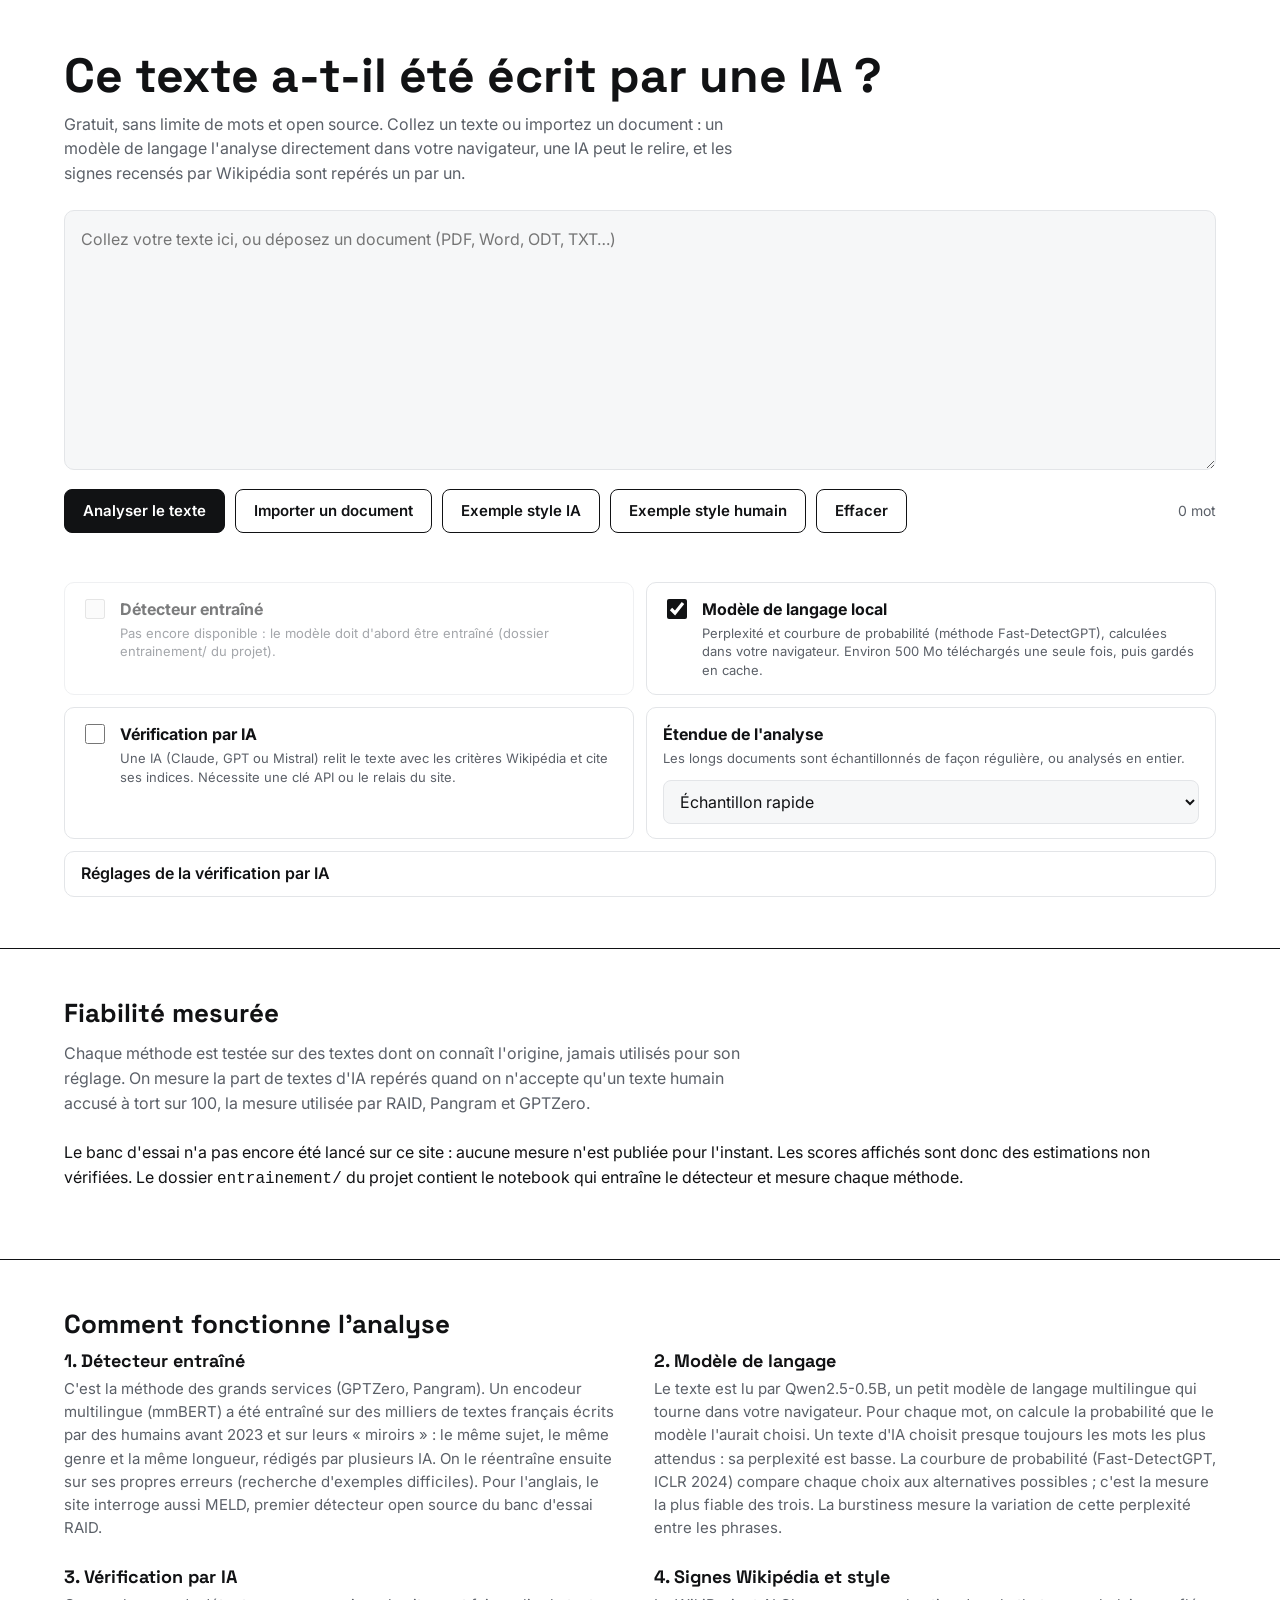
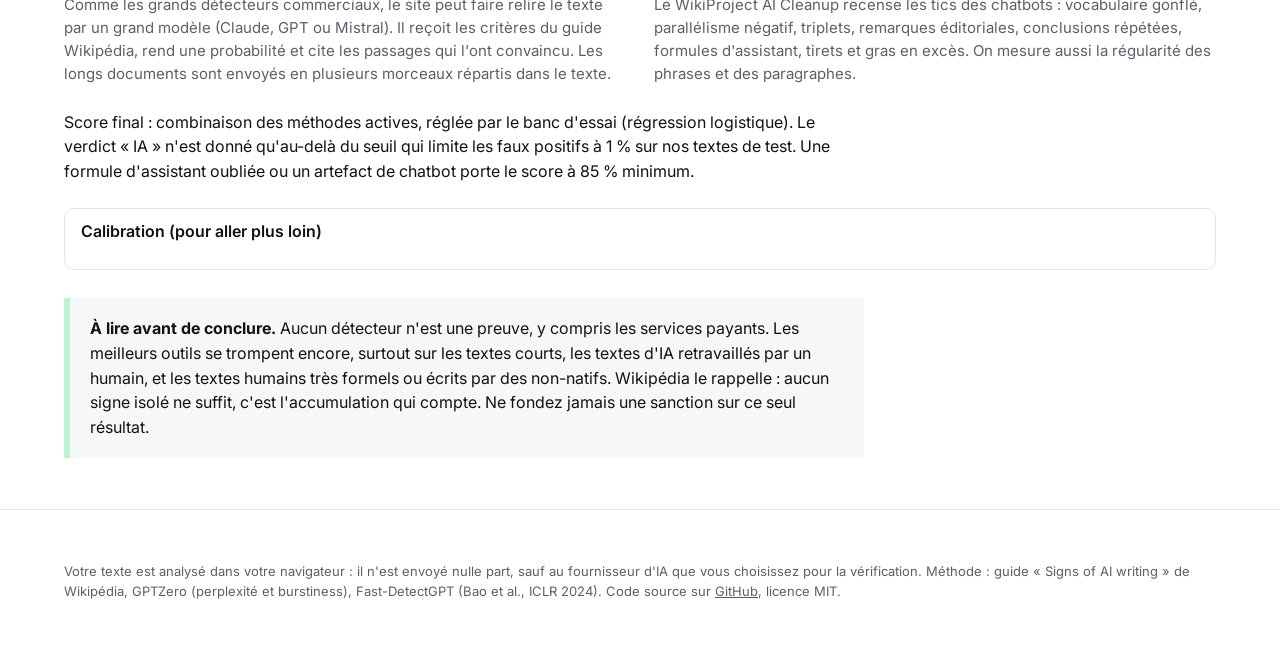
==== index.html @ aca38cde "Détecteur entraîné (mmBERT), serveur MELD, banc d'essai et combinaison calibrée - entrainement/ : do" ====
<!DOCTYPE html>
<html lang="fr">
<head>
<meta charset="utf-8">
<meta name="viewport" content="width=device-width, initial-scale=1">
<title>Détecteur de texte IA</title>
<meta name="description" content="Détecteur de texte généré par IA, gratuit, sans limite de mots et open source. Analyse par modèle de langage dans le navigateur, vérification par IA et signes du guide Wikipédia.">
<link rel="icon" href="data:image/svg+xml,%3Csvg xmlns='http://www.w3.org/2000/svg' viewBox='0 0 32 32'%3E%3Crect width='32' height='32' rx='7' fill='%23111214'/%3E%3Ccircle cx='14' cy='14' r='7' fill='none' stroke='%23b8f5d0' stroke-width='3'/%3E%3Cpath d='M19 19l6 6' stroke='%23b8f5d0' stroke-width='3' stroke-linecap='round'/%3E%3C/svg%3E">
<link rel="preconnect" href="https://fonts.googleapis.com">
<link rel="preconnect" href="https://fonts.gstatic.com" crossorigin>
<link href="https://fonts.googleapis.com/css2?family=Space+Grotesk:wght@500;700&family=Inter:wght@400;500;600&display=swap" rel="stylesheet">
<link rel="stylesheet" href="css/style.css">
</head>
<body>
<section class="band"><div class="wrap">
  <h1>Ce texte a-t-il été écrit par une IA&nbsp;?</h1>
  <p class="lead">Gratuit, sans limite de mots et open source. Collez un texte ou importez un document : un modèle de langage l'analyse directement dans votre navigateur, une IA peut le relire, et les signes recensés par Wikipédia sont repérés un par un.</p>

  <div class="drop" id="drop">
    <label for="txt" class="sr">Texte à analyser</label>
    <textarea id="txt" placeholder="Collez votre texte ici, ou déposez un document (PDF, Word, ODT, TXT…)"></textarea>
    <div class="dropHint" aria-hidden="true">Déposez le document ici</div>
  </div>
  <div class="bar">
    <button class="main" id="go">Analyser le texte</button>
    <label class="btn" for="file">Importer un document</label>
    <input type="file" id="file" class="sr">
    <button id="exAi">Exemple style IA</button>
    <button id="exHu">Exemple style humain</button>
    <button id="clear">Effacer</button>
    <span class="count" id="count">0 mot</span>
  </div>
  <p class="fileInfo" id="fileInfo" role="status"></p>

  <fieldset class="opts">
    <legend class="sr">Méthodes d'analyse</legend>
    <label class="opt" id="optClf"><input type="checkbox" id="useClf" checked>
      <span><b>Détecteur entraîné</b><small id="clfNote">Réseau de neurones entraîné à reconnaître les textes d'IA, comme GPTZero ou Pangram. Environ 150 Mo téléchargés une seule fois. Pour l'anglais, le site utilise aussi MELD, l'un des meilleurs détecteurs open source.</small></span></label>
    <label class="opt"><input type="checkbox" id="useLm" checked>
      <span><b>Modèle de langage local</b><small>Perplexité et courbure de probabilité (méthode Fast-DetectGPT), calculées dans votre navigateur. Environ 500 Mo téléchargés une seule fois, puis gardés en cache.</small></span></label>
    <label class="opt"><input type="checkbox" id="useJudge">
      <span><b>Vérification par IA</b><small>Une IA (Claude, GPT ou Mistral) relit le texte avec les critères Wikipédia et cite ses indices. Nécessite une clé API ou le relais du site.</small></span></label>
    <label class="opt sel"><span><b>Étendue de l'analyse</b><small>Les longs documents sont échantillonnés de façon régulière, ou analysés en entier.</small></span>
      <select id="scope"><option value="sample">Échantillon rapide</option><option value="full">Document complet</option></select></label>
  </fieldset>

  <details class="api" id="apiBox">
    <summary>Réglages de la vérification par IA</summary>
    <div class="apiGrid">
      <label>Fournisseur<select id="provider"></select></label>
      <label>Modèle<input id="model" autocomplete="off" spellcheck="false"></label>
      <label class="wide" id="keyRow">Clé API<input id="apiKey" type="password" autocomplete="off" spellcheck="false"></label>
      <label class="chk wide" id="rememberRow"><input type="checkbox" id="remember"> Mémoriser la clé sur cet appareil</label>
    </div>
    <p class="small">La clé est envoyée uniquement au fournisseur choisi, directement depuis votre navigateur. Elle n'est jamais envoyée au site. Sans « Mémoriser », elle est effacée à la fermeture de l'onglet. Chaque analyse coûte quelques centimes sur votre compte du fournisseur.</p>
  </details>

  <div id="status" class="status hidden" role="status" aria-live="polite">
    <div class="stage" id="stClf"><span>Détecteur entraîné</span><div class="pbar"><i></i></div><em></em></div>
    <div class="stage" id="stMeld"><span>MELD (anglais)</span><div class="pbar"><i></i></div><em></em></div>
    <div class="stage" id="stHeur"><span>Signes et style</span><div class="pbar"><i></i></div><em></em></div>
    <div class="stage" id="stLm"><span>Modèle de langage</span><div class="pbar"><i></i></div><em></em></div>
    <div class="stage" id="stJudge"><span>Vérification par IA</span><div class="pbar"><i></i></div><em></em></div>
    <button id="cancel">Annuler</button>
  </div>

  <div id="out" class="hidden">
    <div class="res">
      <div class="score">
        <div>
          <div class="big" id="pct">0 %</div>
          <div class="verdict" id="verdict">—</div>
          <div class="conf" id="conf"></div>
        </div>
        <div>
          <div class="gauge"><i id="gauge"></i></div>
          <div class="scale"><span>Humain</span><span>Incertain</span><span>IA</span></div>
        </div>
        <div class="note" id="note"></div>
      </div>
      <div class="cards" id="cards"></div>
    </div>
    <div class="two">
      <div>
        <h2>Texte annoté</h2>
        <div class="legend"><span><i class="lg hi"></i>Phrase très probablement IA</span><span><i class="lg mid"></i>Phrase suspecte</span><span><i class="lg mk"></i>Signe Wikipédia</span><span><i class="lg st"></i>Signe très fort</span></div>
        <div class="annot" id="annot"></div>
      </div>
      <div>
        <div id="judgeBox"></div>
        <h2>Signes repérés</h2>
        <ul class="signs" id="signs"></ul>
        <div class="bar">
          <button id="copy">Copier le rapport</button>
          <button id="dlTxt">Télécharger (.txt)</button>
          <button id="dlJson">Télécharger (.json)</button>
        </div>
        <p class="small" id="copied" role="status"></p>
      </div>
    </div>
  </div>
</div></section>

<section class="band perf" id="perf"><div class="wrap">
  <h2>Fiabilité mesurée</h2>
  <p class="lead" id="perfLead">Chaque méthode est testée sur des textes dont on connaît l'origine, jamais utilisés pour son réglage. On mesure la part de textes d'IA repérés quand on n'accepte qu'un texte humain accusé à tort sur 100, la mesure utilisée par RAID, Pangram et GPTZero.</p>
  <div id="perfBody"></div>
</div></section>

<section class="band method"><div class="wrap">
  <h2>Comment fonctionne l'analyse</h2>
  <div class="grid3">
    <div><h3>1. Détecteur entraîné</h3><p>C'est la méthode des grands services (GPTZero, Pangram). Un encodeur multilingue (mmBERT) a été entraîné sur des milliers de textes français écrits par des humains avant 2023 et sur leurs « miroirs » : le même sujet, le même genre et la même longueur, rédigés par plusieurs IA. On le réentraîne ensuite sur ses propres erreurs (recherche d'exemples difficiles). Pour l'anglais, le site interroge aussi MELD, premier détecteur open source du banc d'essai RAID.</p></div>
    <div><h3>2. Modèle de langage</h3><p>Le texte est lu par Qwen2.5-0.5B, un petit modèle de langage multilingue qui tourne dans votre navigateur. Pour chaque mot, on calcule la probabilité que le modèle l'aurait choisi. Un texte d'IA choisit presque toujours les mots les plus attendus : sa perplexité est basse. La courbure de probabilité (Fast-DetectGPT, ICLR 2024) compare chaque choix aux alternatives possibles ; c'est la mesure la plus fiable des trois. La burstiness mesure la variation de cette perplexité entre les phrases.</p></div>
    <div><h3>3. Vérification par IA</h3><p>Comme les grands détecteurs commerciaux, le site peut faire relire le texte par un grand modèle (Claude, GPT ou Mistral). Il reçoit les critères du guide Wikipédia, rend une probabilité et cite les passages qui l'ont convaincu. Les longs documents sont envoyés en plusieurs morceaux répartis dans le texte.</p></div>
    <div><h3>4. Signes Wikipédia et style</h3><p>Le WikiProject AI Cleanup recense les tics des chatbots : vocabulaire gonflé, parallélisme négatif, triplets, remarques éditoriales, conclusions répétées, formules d'assistant, tirets et gras en excès. On mesure aussi la régularité des phrases et des paragraphes.</p></div>
  </div>
  <p class="weights" id="weightsNote">Score final : combinaison des méthodes actives, réglée par le banc d'essai (régression logistique). Le verdict « IA » n'est donné qu'au-delà du seuil qui limite les faux positifs à 1 % sur nos textes de test. Une formule d'assistant oubliée ou un artefact de chatbot porte le score à 85 % minimum.</p>

  <details class="calib" id="calib">
    <summary>Calibration (pour aller plus loin)</summary>
    <p>Le seuil du modèle de langage est réglé par défaut d'après la littérature. Pour l'ajuster à vos textes, collez quelques textes dont vous connaissez l'origine, séparés par une ligne contenant seulement <code>---</code>. Trois textes de chaque type, de 150 mots ou plus, suffisent pour commencer. Le réglage est gardé sur cet appareil.</p>
    <div class="calGrid">
      <label>Textes écrits par des humains<textarea id="calHu"></textarea></label>
      <label>Textes générés par une IA<textarea id="calAi"></textarea></label>
    </div>
    <div class="bar"><button class="main" id="calGo">Calibrer</button><button id="calReset">Revenir au réglage par défaut</button><span class="count" id="calState"></span></div>
    <div id="calOut"></div>
  </details>

  <div class="caveat"><strong>À lire avant de conclure.</strong> Aucun détecteur n'est une preuve, y compris les services payants. Les meilleurs outils se trompent encore, surtout sur les textes courts, les textes d'IA retravaillés par un humain, et les textes humains très formels ou écrits par des non-natifs. Wikipédia le rappelle : aucun signe isolé ne suffit, c'est l'accumulation qui compte. Ne fondez jamais une sanction sur ce seul résultat.</div>
</div></section>

<footer class="band"><div class="wrap">
  Votre texte est analysé dans votre navigateur : il n'est envoyé nulle part, sauf au fournisseur d'IA que vous choisissez pour la vérification. Méthode : guide « Signs of AI writing » de Wikipédia, GPTZero (perplexité et burstiness), Fast-DetectGPT (Bao et al., ICLR 2024). Code source sur <a href="https://github.com/alexis-peche-project/detecteur-ia">GitHub</a>, licence MIT.
</div></footer>

<script type="module" src="js/app.js"></script>
</body>
</html>
---- css/style.css ----
/* VOICE: clinique, précis, honnête sur ses limites.
   IDEA: un rapport de laboratoire : l'échantillon (le texte) passe au scanner.
   PICTURE: l'outil lui-même : zone de texte, grand score, texte surligné phrase par phrase.
   COLOUR and TYPE: noir et blanc + un champ menthe #b8f5d0 ; Space Grotesk + Inter.
   LAYOUT: outil en haut, résultats en deux colonnes, texte annoté, puis méthode. */
:root{color-scheme:light dark;--bg:light-dark(#ffffff,#0b0c0d);--ink:light-dark(#111214,#f1f2f3);--mute:light-dark(#5b6068,#a2a8b0);--line:light-dark(#e3e5e8,#26292d);--mint:#b8f5d0;--mintSoft:light-dark(#e3fbec,#16392a);--panel:light-dark(#f6f7f8,#141618);--warn:light-dark(#b4231a,#ff8f86);--rose:light-dark(#ffd0cc,#5a1f1a);--roseInk:light-dark(#5a0f0a,#ffd0cc)}
*{box-sizing:border-box;min-width:0}
body{margin:0;background:var(--bg);color:var(--ink);font:16px/1.55 Inter,system-ui,sans-serif;overflow-x:clip}
a{color:inherit}
.band{padding:clamp(28px,4vw,64px) max(5vw,16px)}
.wrap{max-width:1240px;margin:0 auto}
h1,h2,h3{font-family:"Space Grotesk",Inter,sans-serif;line-height:1.05;text-wrap:balance;margin:0}
h1{font-size:clamp(32px,5vw,48px)}h2{font-size:26px;margin-bottom:14px}h3{font-size:18px;margin-bottom:6px}
.lead{color:var(--mute);max-width:70ch;margin:10px 0 24px}
.sr{position:absolute;width:1px;height:1px;overflow:hidden;clip:rect(0 0 0 0);white-space:nowrap}
.hidden{display:none!important}
.small{color:var(--mute);font-size:14px}
.drop{position:relative}
textarea{width:100%;min-height:260px;font:16px/1.6 Inter,sans-serif;padding:16px;border:1.5px solid var(--line);border-radius:10px;background:var(--panel);color:var(--ink);resize:vertical}
.dropHint{position:absolute;inset:0;display:none;place-items:center;border:2.5px dashed var(--ink);border-radius:10px;background:color-mix(in srgb,var(--mint) 85%,transparent);color:#0b3d24;font:700 22px "Space Grotesk",sans-serif}
.drop.over .dropHint{display:grid}
textarea:focus,button:focus-visible,.btn:focus-within,select:focus,input:focus-visible{outline:3px solid #3fc77f;outline-offset:2px}
.bar{display:flex;flex-wrap:wrap;gap:10px;align-items:center;margin-top:12px}
button,.btn{display:inline-flex;align-items:center;min-height:44px;padding:0 18px;border-radius:8px;border:1.5px solid var(--ink);background:transparent;color:var(--ink);font:600 15px Inter,sans-serif;cursor:pointer}
button.main{background:var(--ink);color:var(--bg)}
button:disabled{opacity:.45;cursor:not-allowed}
.count{margin-left:auto;color:var(--mute);font-size:14px;white-space:nowrap}
.fileInfo{margin:8px 0 0;font-size:14px;color:var(--mute);min-height:1.5em}
.fileInfo.err{color:var(--warn);font-weight:600}
.opts{border:0;padding:0;margin:20px 0 0;display:grid;grid-template-columns:repeat(2,minmax(0,1fr));gap:12px}
.opt{display:flex;gap:12px;align-items:flex-start;padding:14px 16px;border:1.5px solid var(--line);border-radius:10px;cursor:pointer}
.opt input[type=checkbox]{width:20px;height:20px;margin-top:2px;accent-color:#111214;flex:none}
.opt b{display:block}.opt small{display:block;color:var(--mute);font-size:13px;line-height:1.45;margin-top:2px}
.opt.sel{flex-direction:column;cursor:default}
select,input[type=text],input[type=password],input:not([type]){min-height:44px;font:16px Inter,sans-serif;padding:0 12px;border:1.5px solid var(--line);border-radius:8px;background:var(--panel);color:var(--ink);width:100%}
.api{margin-top:12px;border:1.5px solid var(--line);border-radius:10px;padding:0 16px}
.api summary,.calib summary{cursor:pointer;font-weight:600;min-height:44px;display:flex;align-items:center}
.apiGrid{display:grid;grid-template-columns:repeat(2,minmax(0,1fr));gap:12px}
.apiGrid label{display:flex;flex-direction:column;gap:4px;font-size:14px;font-weight:600}
.apiGrid .wide{grid-column:1/-1}
.apiGrid .chk{flex-direction:row;align-items:center;gap:8px;font-weight:500}
.status{margin-top:20px;padding:16px;border:1.5px solid var(--ink);border-radius:10px;display:grid;gap:10px}
.stage{display:grid;grid-template-columns:170px minmax(0,1fr) minmax(0,220px);gap:12px;align-items:center;font-size:14px}
.stage em{font-style:normal;color:var(--mute);font-size:13px}
.stage.off{opacity:.4}
.pbar{height:10px;border-radius:5px;background:var(--line);overflow:hidden}
.pbar i{display:block;height:100%;width:0;background:var(--ink);transition:width .3s}
.stage.done .pbar i{background:#2f9e63}
.stage.err em{color:var(--warn)}
#cancel{justify-self:start}
.res{display:grid;grid-template-columns:minmax(0,5fr) minmax(0,7fr);border:1.5px solid var(--ink);border-radius:12px;overflow:hidden;margin-top:28px}
.score{background:var(--mint);color:#0b3d24;padding:28px;display:flex;flex-direction:column;justify-content:space-between;gap:18px}
.big{font:700 clamp(64px,11vw,120px)/0.9 "Space Grotesk",sans-serif;font-variant-numeric:tabular-nums}
.verdict{font:700 24px/1.15 "Space Grotesk",sans-serif;margin-top:6px}
.conf{font-size:15px;margin-top:6px;font-weight:600}
.gauge{height:14px;border-radius:7px;background:rgba(11,61,36,.18);position:relative}
.gauge i{position:absolute;inset:0 auto 0 0;width:0;border-radius:7px;background:#0b3d24;transition:width .6s}
.scale{display:flex;justify-content:space-between;font-size:13px;margin-top:6px}
.note{font-size:14px}
.cards{display:grid}
.card{padding:18px 24px;border-bottom:1px solid var(--line)}
.card:last-child{border:0}
.card .top{display:flex;justify-content:space-between;gap:10px;align-items:baseline}
.card .top b{font:700 18px "Space Grotesk",sans-serif}
.card .top span{font:700 26px "Space Grotesk",sans-serif;font-variant-numeric:tabular-nums;white-space:nowrap}
.card.off .top span{font-size:15px;color:var(--mute);font-family:Inter,sans-serif;font-weight:500}
.meter{height:8px;border-radius:4px;background:var(--line);margin:8px 0}
.meter i{display:block;height:100%;border-radius:4px;background:var(--ink)}
.kv{display:grid;grid-template-columns:repeat(auto-fit,minmax(130px,1fr));gap:6px 16px;margin:6px 0 0;font-size:13px;color:var(--mute)}
.kv b{display:block;color:var(--ink);font-size:15px;font-variant-numeric:tabular-nums}
.two{display:grid;grid-template-columns:minmax(0,7fr) minmax(0,5fr);gap:28px;margin-top:28px}
.legend{display:flex;flex-wrap:wrap;gap:6px 16px;font-size:13px;color:var(--mute);margin-bottom:10px}
.lg{display:inline-block;width:14px;height:14px;border-radius:3px;vertical-align:-2px;margin-right:6px}
.lg.hi{background:var(--mint)}.lg.mid{background:var(--mintSoft);border:1px solid var(--mint)}.lg.mk{background:none;border-bottom:3px solid #2f9e63;border-radius:0}.lg.st{background:var(--rose)}
.annot{border:1.5px solid var(--line);border-radius:10px;padding:18px;background:var(--panel);white-space:pre-wrap;overflow-wrap:anywhere;max-height:680px;overflow:auto;line-height:1.8}
.s.hi{background:var(--mint);color:#0b3d24}.s.mid{background:var(--mintSoft)}
.annot mark{background:none;color:inherit;border-bottom:3px solid #2f9e63;cursor:help}
.annot mark.c-collab,.annot mark.c-artefact{background:var(--rose);color:var(--roseInk);border:0;border-radius:3px}
.signs{list-style:none;margin:0;padding:0}
.signs li{padding:12px 0;border-bottom:1px solid var(--line)}
.signs .t{display:flex;justify-content:space-between;gap:10px;font-weight:600}
.signs .t span{white-space:nowrap}
.signs p{margin:4px 0 0;color:var(--mute);font-size:14px}
.signs code,.calib code{font-size:13px;background:var(--panel);padding:1px 5px;border-radius:4px}
.judge{border:1.5px solid var(--ink);border-radius:10px;padding:16px;margin-bottom:24px}
.judge h2{font-size:22px;margin-bottom:6px}
.judge q{display:block;font-style:italic;margin-top:8px}
.judge p{margin:2px 0 0;color:var(--mute);font-size:14px}
.judge h3{font-size:15px;margin-top:14px}
.empty{color:var(--mute)}
.method{border-top:1.5px solid var(--ink)}
.grid3{display:grid;grid-template-columns:repeat(2,minmax(0,1fr));gap:28px}
.grid3 p{color:var(--mute);margin:0;font-size:15px}
.weights{max-width:80ch;margin:24px 0 0}
.calib{margin-top:24px;border:1.5px solid var(--line);border-radius:10px;padding:0 16px 16px}
.calib p{max-width:80ch;color:var(--mute)}
.calGrid{display:grid;grid-template-columns:repeat(2,minmax(0,1fr));gap:12px}
.calGrid label{display:flex;flex-direction:column;gap:6px;font-weight:600;font-size:14px}
.calGrid textarea{min-height:160px}
table{border-collapse:collapse;width:100%;margin-top:12px;font-size:14px}
th,td{text-align:left;padding:8px;border-bottom:1px solid var(--line)}
td.n,th.n{text-align:right;font-variant-numeric:tabular-nums}
.caveat{margin-top:28px;padding:18px 20px;border-left:6px solid var(--mint);background:var(--panel);max-width:80ch}
footer{color:var(--mute);font-size:13px;border-top:1px solid var(--line)}
@media(max-width:900px){.opts,.grid3{grid-template-columns:minmax(0,1fr)}.res,.two{grid-template-columns:minmax(0,1fr)}}
@media(max-width:600px){.count{margin-left:0;width:100%}.stage{grid-template-columns:minmax(0,1fr)}.apiGrid,.calGrid{grid-template-columns:minmax(0,1fr)}}
@media(prefers-reduced-motion:reduce){.gauge i,.pbar i{transition:none}}
.perf{border-top:1.5px solid var(--ink)}
.perf table td.barc{width:34%}
.hbar{height:10px;border-radius:5px;background:var(--line);overflow:hidden}
.hbar i{display:block;height:100%;background:var(--ink)}
.perf .scroll{overflow-x:auto}
.opt.dis{opacity:.55;cursor:not-allowed}
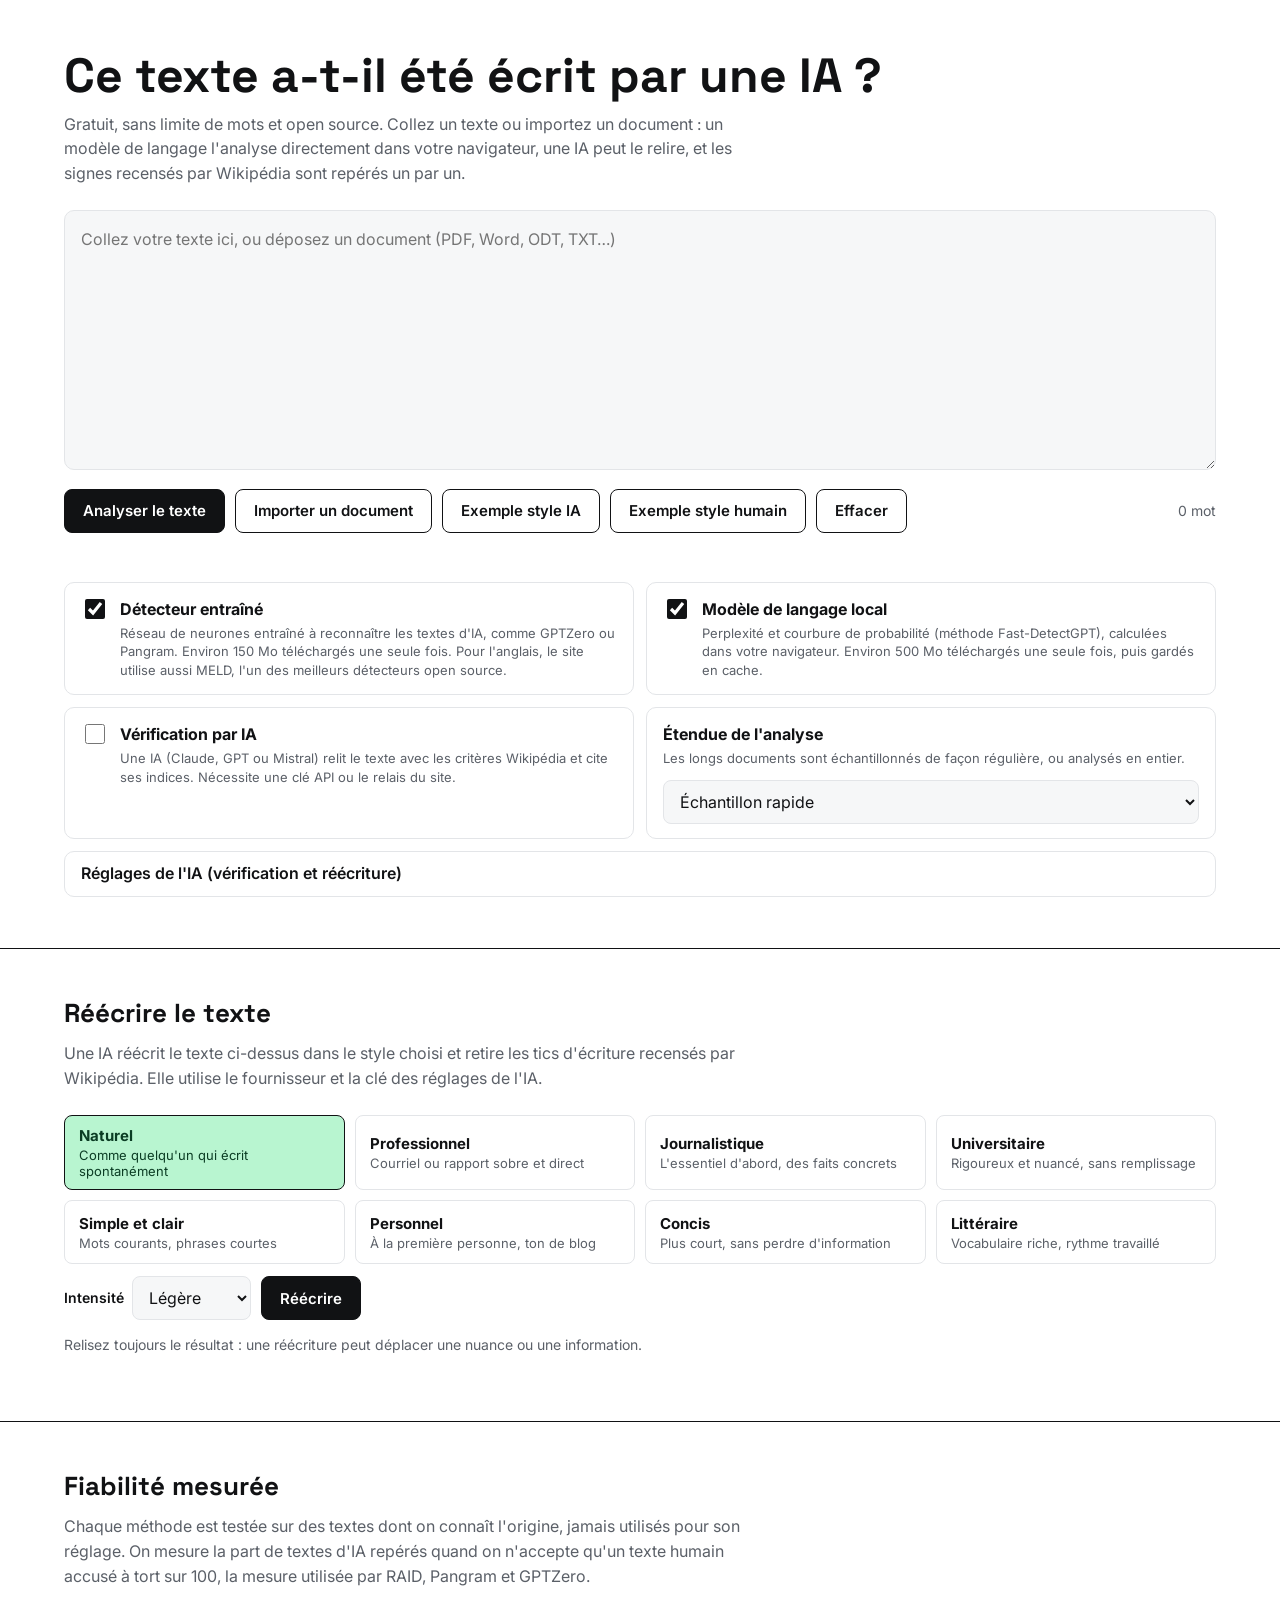
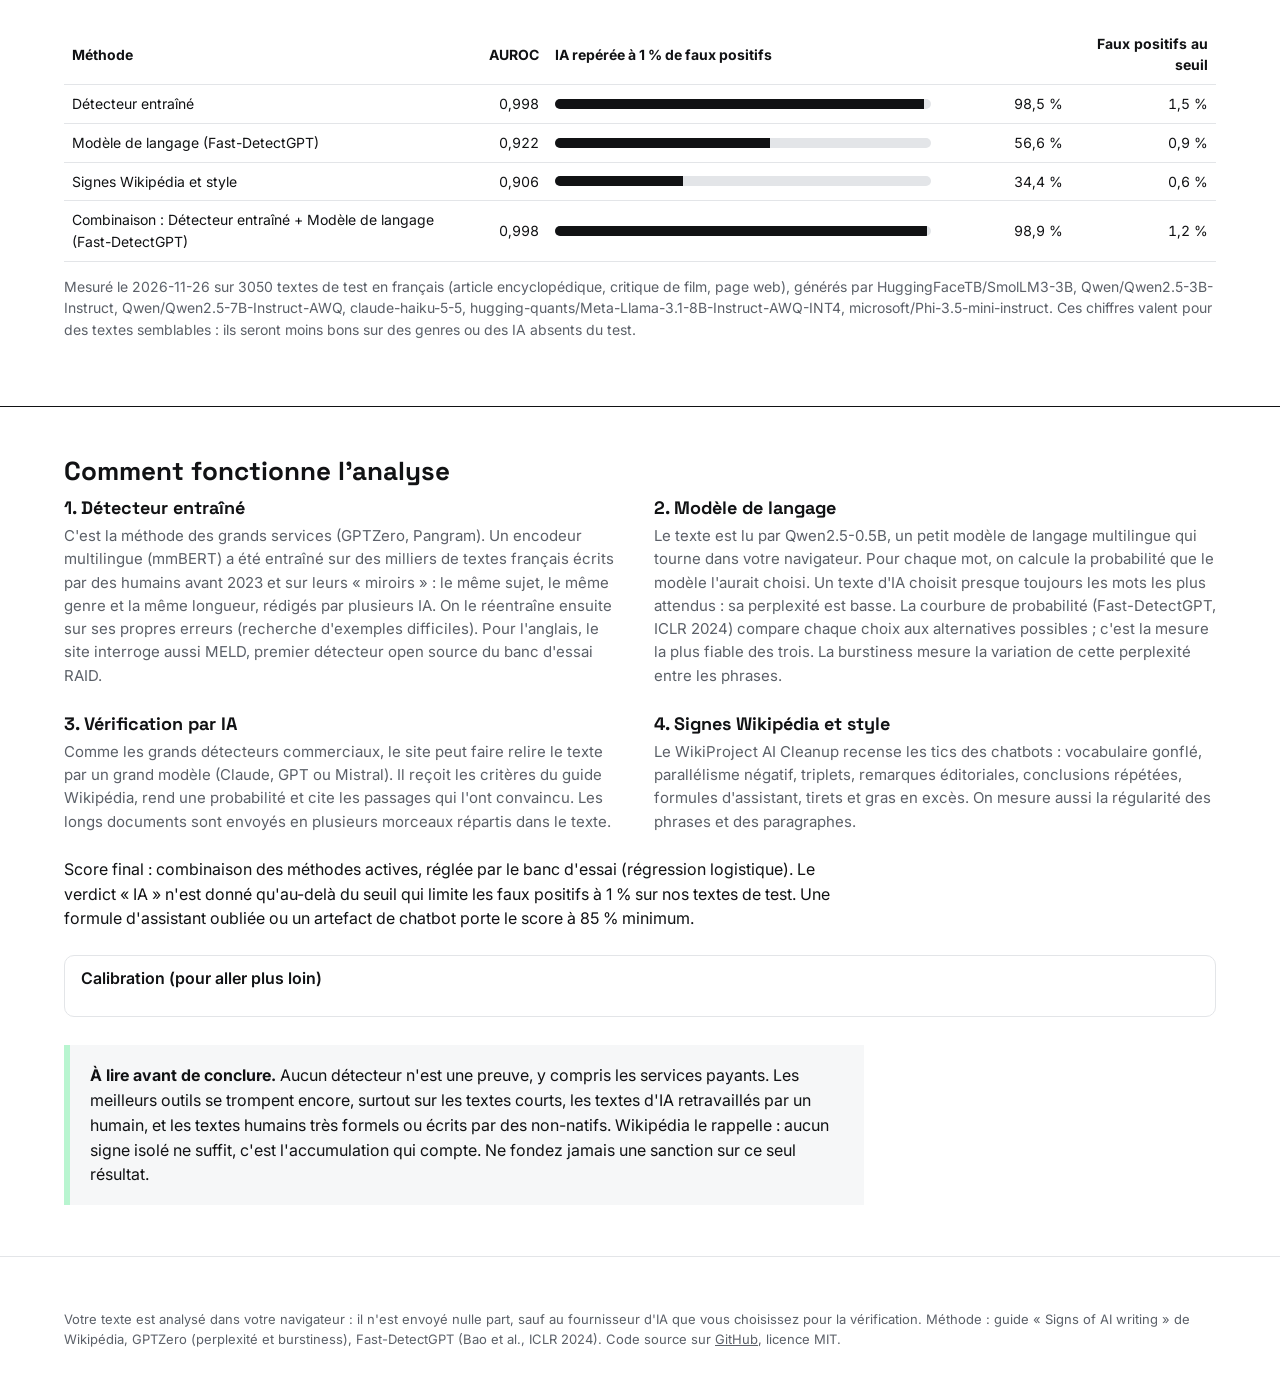
==== commit 12ab90e9: "Outil de réécriture en 8 styles (même fournisseur d'IA que la vérification, relais compris) ; 2e ent" ====
--- a/index.html
+++ b/index.html
@@ -45,7 +45,7 @@
   </fieldset>
 
   <details class="api" id="apiBox">
-    <summary>Réglages de la vérification par IA</summary>
+    <summary>Réglages de l'IA (vérification et réécriture)</summary>
     <div class="apiGrid">
       <label>Fournisseur<select id="provider"></select></label>
       <label>Modèle<input id="model" autocomplete="off" spellcheck="false"></label>
@@ -101,6 +101,28 @@
   </div>
 </div></section>
 
+<section class="band rew" id="rew"><div class="wrap">
+  <h2>Réécrire le texte</h2>
+  <p class="lead">Une IA réécrit le texte ci-dessus dans le style choisi et retire les tics d'écriture recensés par Wikipédia. Elle utilise le fournisseur et la clé des réglages de l'IA.</p>
+  <div class="styles" id="rwStyles" role="radiogroup" aria-label="Style de réécriture"></div>
+  <div class="bar">
+    <label class="inl">Intensité <select id="rwInt"></select></label>
+    <button class="main" id="rwGo">Réécrire</button>
+    <button id="rwCancel" class="hidden">Annuler</button>
+    <span class="count" id="rwState" role="status"></span>
+  </div>
+  <div id="rwOut" class="hidden">
+    <div class="rwHead"><h3 id="rwTitle">Texte réécrit</h3><span class="small" id="rwSigns"></span></div>
+    <div class="annot rwText" id="rwText"></div>
+    <div class="bar">
+      <button id="rwCopy">Copier</button>
+      <button id="rwUse">Analyser ce texte</button>
+      <button id="rwReplace">Remplacer le texte d'origine</button>
+    </div>
+  </div>
+  <p class="small">Relisez toujours le résultat : une réécriture peut déplacer une nuance ou une information.</p>
+</div></section>
+
 <section class="band perf" id="perf"><div class="wrap">
   <h2>Fiabilité mesurée</h2>
   <p class="lead" id="perfLead">Chaque méthode est testée sur des textes dont on connaît l'origine, jamais utilisés pour son réglage. On mesure la part de textes d'IA repérés quand on n'accepte qu'un texte humain accusé à tort sur 100, la mesure utilisée par RAID, Pangram et GPTZero.</p>
--- a/css/style.css
+++ b/css/style.css
@@ -111,3 +111,14 @@
 .hbar i{display:block;height:100%;background:var(--ink)}
 .perf .scroll{overflow-x:auto}
 .opt.dis{opacity:.55;cursor:not-allowed}
+.rew{border-top:1.5px solid var(--ink)}
+.styles{display:grid;grid-template-columns:repeat(4,minmax(0,1fr));gap:10px}
+.styles button{flex-direction:column;align-items:flex-start;justify-content:center;gap:2px;min-height:64px;padding:10px 14px;border-color:var(--line);text-align:left}
+.styles button small{font-weight:400;font-size:13px;color:var(--mute)}
+.styles button[aria-checked=true]{border-color:var(--ink);background:var(--mint);color:#0b3d24}
+.styles button[aria-checked=true] small{color:#0b3d24}
+.inl{display:flex;align-items:center;gap:8px;font-weight:600;font-size:14px}
+.inl select{width:auto}
+.rwHead{display:flex;flex-wrap:wrap;justify-content:space-between;align-items:baseline;gap:8px;margin-top:20px}
+.rwText{margin-top:8px}
+@media(max-width:900px){.styles{grid-template-columns:repeat(2,minmax(0,1fr))}}
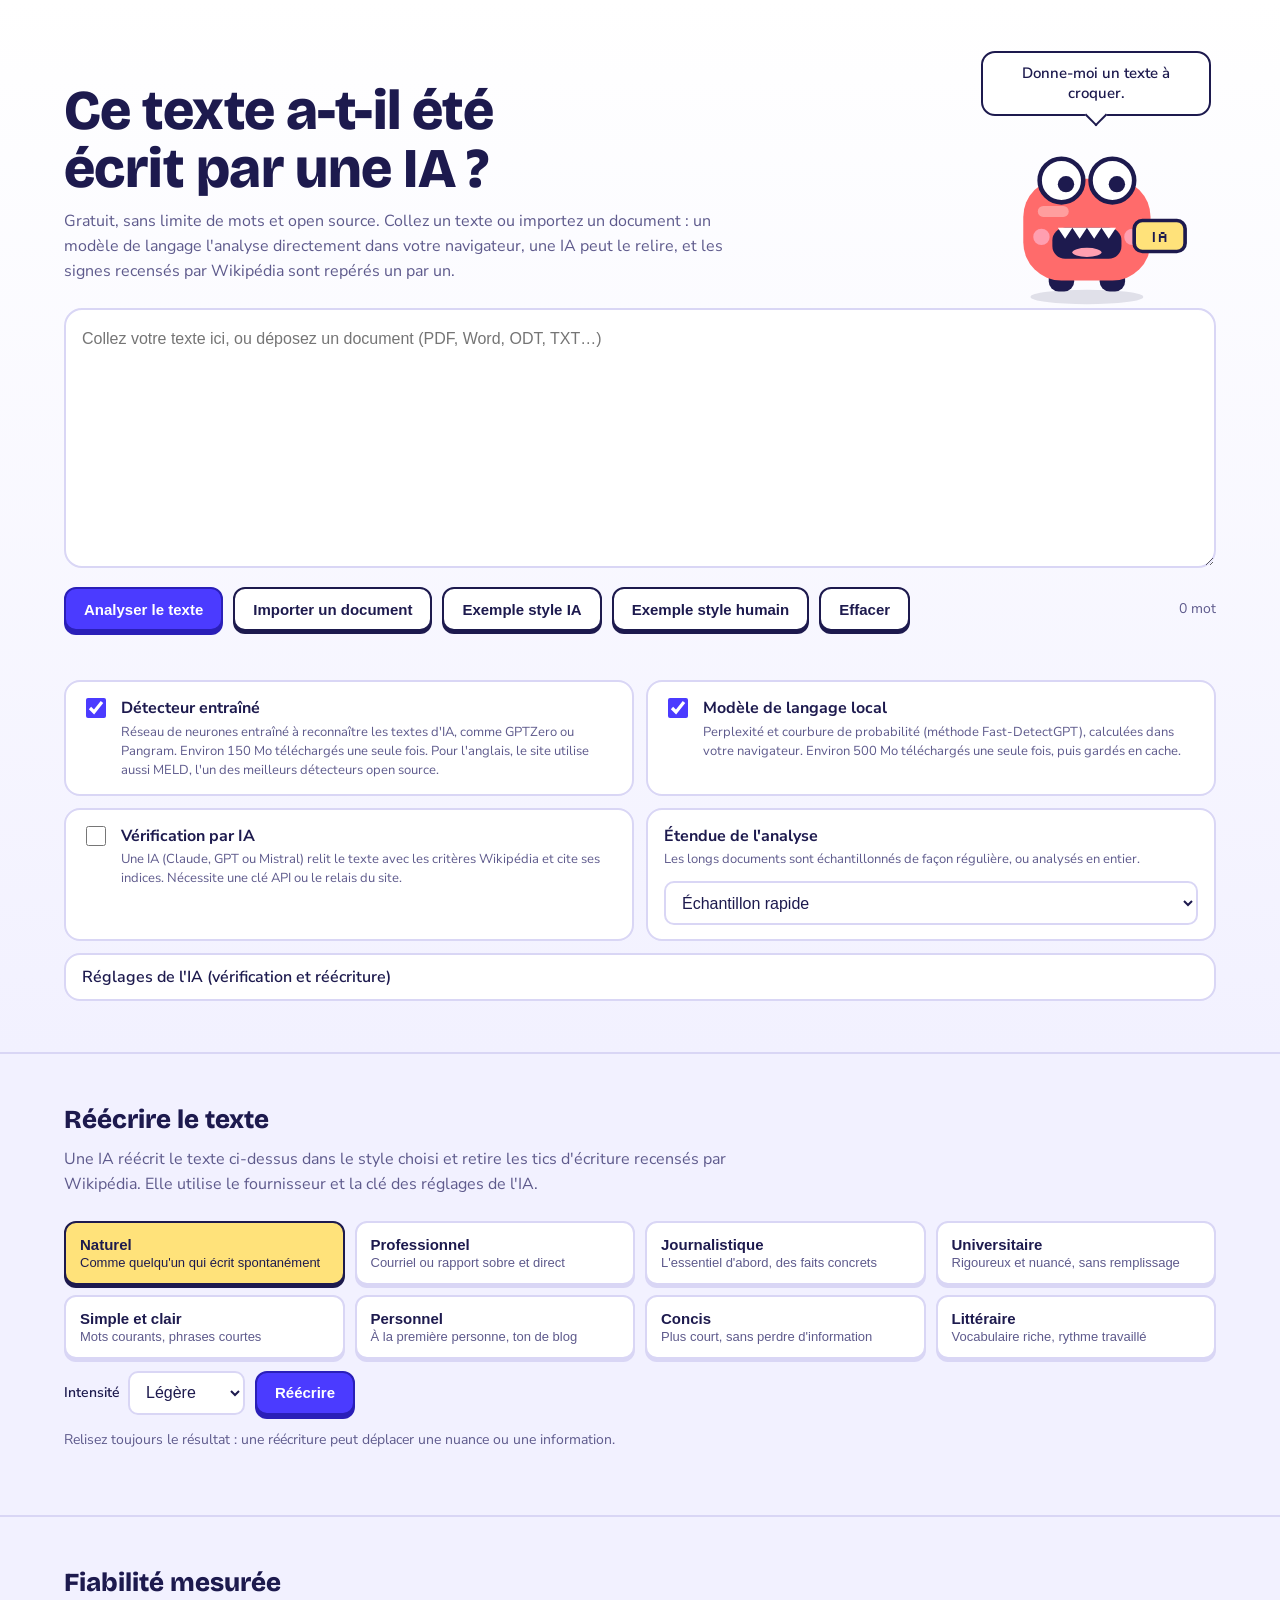
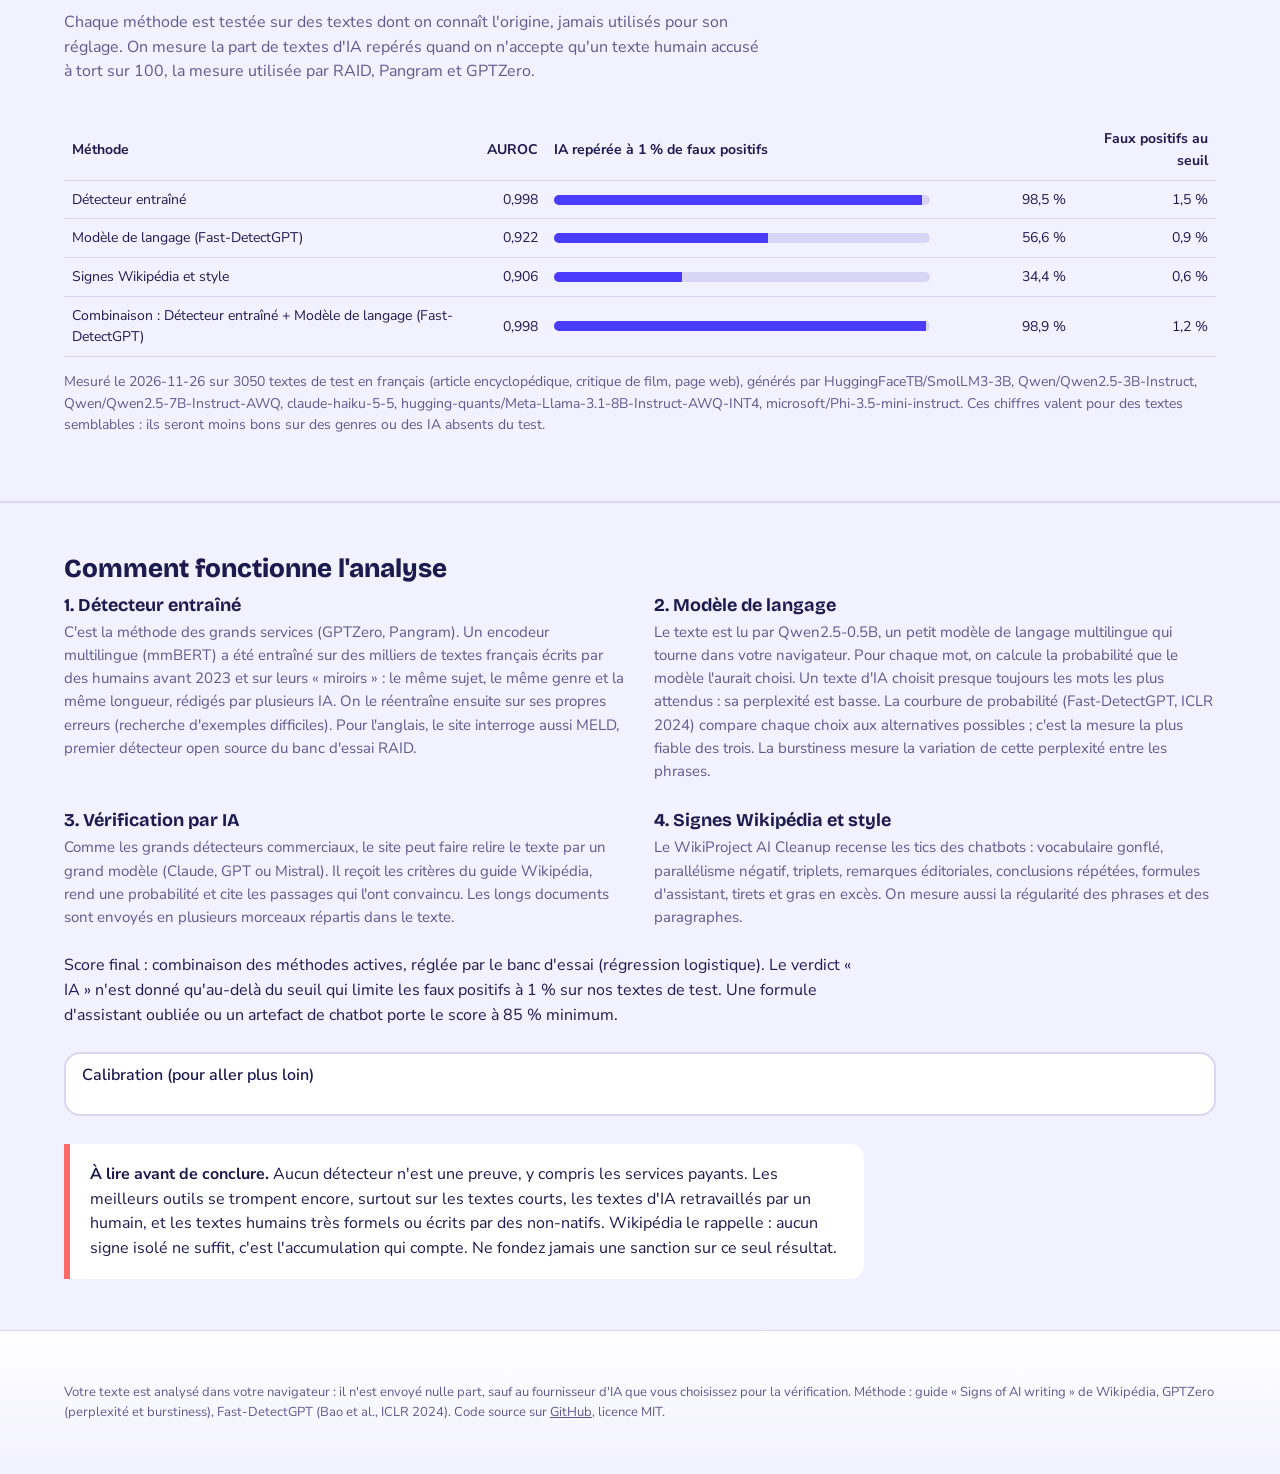
==== commit 36897726: "Thème clair façon borne d'arcade et mascotte originale (Mâchou) qui croque les textes et réagit au v" ====
--- a/index.html
+++ b/index.html
@@ -8,13 +8,39 @@
 <link rel="icon" href="data:image/svg+xml,%3Csvg xmlns='http://www.w3.org/2000/svg' viewBox='0 0 32 32'%3E%3Crect width='32' height='32' rx='7' fill='%23111214'/%3E%3Ccircle cx='14' cy='14' r='7' fill='none' stroke='%23b8f5d0' stroke-width='3'/%3E%3Cpath d='M19 19l6 6' stroke='%23b8f5d0' stroke-width='3' stroke-linecap='round'/%3E%3C/svg%3E">
 <link rel="preconnect" href="https://fonts.googleapis.com">
 <link rel="preconnect" href="https://fonts.gstatic.com" crossorigin>
-<link href="https://fonts.googleapis.com/css2?family=Space+Grotesk:wght@500;700&family=Inter:wght@400;500;600&display=swap" rel="stylesheet">
+<link href="https://fonts.googleapis.com/css2?family=Bricolage+Grotesque:opsz,wght@12..96,600;12..96,800&family=Nunito+Sans:opsz,wght@6..12,400;6..12,600;6..12,800&family=Silkscreen:wght@400;700&display=swap" rel="stylesheet">
 <link rel="stylesheet" href="css/style.css">
 </head>
 <body>
 <section class="band"><div class="wrap">
+  <div class="hero">
+  <div>
   <h1>Ce texte a-t-il été écrit par une IA&nbsp;?</h1>
   <p class="lead">Gratuit, sans limite de mots et open source. Collez un texte ou importez un document : un modèle de langage l'analyse directement dans votre navigateur, une IA peut le relire, et les signes recensés par Wikipédia sont repérés un par un.</p>
+  </div>
+  <div class="mascotte" id="mascotte" data-mood="idle">
+    <p class="bulle" id="bulle" aria-live="polite">Donne-moi un texte à croquer.</p>
+    <svg class="mc" viewBox="0 0 220 200" role="img" aria-label="Mâchou, la mascotte du détecteur">
+      <ellipse cx="100" cy="188" rx="62" ry="8" fill="#1D1A4E" opacity=".12"/>
+      <rect x="58" y="156" width="28" height="26" rx="11" fill="#1D1A4E"/>
+      <rect x="114" y="156" width="28" height="26" rx="11" fill="#1D1A4E"/>
+      <rect x="30" y="58" width="140" height="112" rx="42" fill="#FF6B6B"/>
+      <rect x="46" y="88" width="34" height="12" rx="6" fill="#fff" opacity=".35"/>
+      <circle cx="50" cy="122" r="9" fill="#FF9FB0"/><circle cx="150" cy="122" r="9" fill="#FF9FB0"/>
+      <circle cx="72" cy="60" r="24" fill="#fff" stroke="#1D1A4E" stroke-width="5"/>
+      <circle cx="128" cy="60" r="24" fill="#fff" stroke="#1D1A4E" stroke-width="5"/>
+      <g class="pupilles"><circle cx="77" cy="64" r="9" fill="#1D1A4E"/><circle cx="133" cy="64" r="9" fill="#1D1A4E"/></g>
+      <g class="bouche"><rect x="62" y="112" width="76" height="34" rx="14" fill="#1D1A4E"/>
+        <polygon points="68,112 76,124 84,112 92,124 100,112 108,124 116,112 124,124 132,112" fill="#fff"/>
+        <ellipse cx="100" cy="139" rx="16" ry="5" fill="#FF9FB0"/></g>
+      <path class="sourire" d="M70 118 Q100 150 130 118" stroke="#1D1A4E" stroke-width="7" fill="none" stroke-linecap="round"/>
+      <ellipse class="oh" cx="100" cy="130" rx="13" ry="16" fill="#1D1A4E"/>
+      <g class="miette"><rect x="152" y="104" width="56" height="34" rx="9" fill="#FFE27A" stroke="#1D1A4E" stroke-width="4"/>
+        <text x="180" y="128" text-anchor="middle" font-family="Silkscreen, monospace" font-size="17" fill="#1D1A4E">IA</text></g>
+    </svg>
+  </div>
+  </div>
+
 
   <div class="drop" id="drop">
     <label for="txt" class="sr">Texte à analyser</label>
@@ -67,10 +93,13 @@
   <div id="out" class="hidden">
     <div class="res">
       <div class="score">
-        <div>
+        <div class="scoreTop">
+          <div>
           <div class="big" id="pct">0 %</div>
           <div class="verdict" id="verdict">—</div>
           <div class="conf" id="conf"></div>
+          </div>
+          <div class="mascotte mini" id="mascotteScore" data-mood="idle" aria-hidden="true"></div>
         </div>
         <div>
           <div class="gauge"><i id="gauge"></i></div>
--- a/css/style.css
+++ b/css/style.css
@@ -3,7 +3,7 @@
    PICTURE: l'outil lui-même : zone de texte, grand score, texte surligné phrase par phrase.
    COLOUR and TYPE: noir et blanc + un champ menthe #b8f5d0 ; Space Grotesk + Inter.
    LAYOUT: outil en haut, résultats en deux colonnes, texte annoté, puis méthode. */
-:root{color-scheme:light dark;--bg:light-dark(#ffffff,#0b0c0d);--ink:light-dark(#111214,#f1f2f3);--mute:light-dark(#5b6068,#a2a8b0);--line:light-dark(#e3e5e8,#26292d);--mint:#b8f5d0;--mintSoft:light-dark(#e3fbec,#16392a);--panel:light-dark(#f6f7f8,#141618);--warn:light-dark(#b4231a,#ff8f86);--rose:light-dark(#ffd0cc,#5a1f1a);--roseInk:light-dark(#5a0f0a,#ffd0cc)}
+:root{color-scheme:light;--bg:#F2F1FF;--ink:#1D1A4E;--mute:#5E5A8C;--line:#D9D6F5;--mint:#FFE27A;--mintSoft:#FFF4C7;--panel:#FFFFFF;--warn:#D6336C;--rose:#FFD3DC;--roseInk:#7A0F2E;--indigo:#4B3BFF;--indigoDark:#2A1FB8;--coral:#FF6B6B;--leaf:#1E9E5E}
 *{box-sizing:border-box;min-width:0}
 body{margin:0;background:var(--bg);color:var(--ink);font:16px/1.55 Inter,system-ui,sans-serif;overflow-x:clip}
 a{color:inherit}
@@ -122,3 +122,66 @@
 .rwHead{display:flex;flex-wrap:wrap;justify-content:space-between;align-items:baseline;gap:8px;margin-top:20px}
 .rwText{margin-top:8px}
 @media(max-width:900px){.styles{grid-template-columns:repeat(2,minmax(0,1fr))}}
+
+/* ---------- Thème clair « borne d'arcade » et mascotte Mâchou ---------- */
+body{font-family:"Nunito Sans",system-ui,sans-serif}
+h1,h2,h3,.verdict,.card .top b,.card .top span{font-family:"Bricolage Grotesque",system-ui,sans-serif}
+h1{font-weight:800;font-size:clamp(34px,5.4vw,56px);letter-spacing:-.01em;max-width:16ch}
+h2{font-weight:800}
+.band:first-of-type{background:linear-gradient(180deg,#FFFFFF 0%,var(--bg) 100%)}
+textarea{background:#fff;border:2px solid var(--line);border-radius:18px}
+textarea:focus,button:focus-visible,.btn:focus-within,select:focus,input:focus-visible{outline:3px solid var(--indigo);outline-offset:2px}
+button,.btn{border:2px solid var(--ink);border-radius:12px;background:#fff;box-shadow:0 3px 0 var(--ink);transition:transform .08s,box-shadow .08s}
+button:active:not(:disabled),.btn:active{transform:translateY(3px);box-shadow:0 0 0 var(--ink)}
+button.main{background:var(--indigo);border-color:var(--indigoDark);color:#fff;box-shadow:0 4px 0 var(--indigoDark)}
+.opt,.api,.calib{background:#fff;border:2px solid var(--line);border-radius:16px}
+.opt input[type=checkbox]{accent-color:var(--indigo)}
+select,input[type=text],input[type=password],input:not([type]){background:#fff;border:2px solid var(--line);border-radius:10px}
+.dropHint{border-color:var(--indigo);background:color-mix(in srgb,var(--mint) 88%,transparent);color:var(--ink);font-family:"Bricolage Grotesque",sans-serif}
+.status{background:#fff;border:2px solid var(--ink);border-radius:16px}
+.pbar i{background:var(--indigo)}
+.stage.done .pbar i{background:var(--leaf)}
+.res{border:2px solid var(--ink);border-radius:22px;background:#fff;box-shadow:0 6px 0 var(--ink)}
+.score{background:var(--indigo);color:#fff}
+.big{font-family:"Silkscreen",monospace;font-weight:700;color:var(--mint);letter-spacing:-.02em;font-size:clamp(56px,9vw,104px)}
+.gauge{background:rgba(255,255,255,.22)}
+.gauge i{background:var(--mint)}
+.scoreTop{display:flex;justify-content:space-between;align-items:flex-start;gap:12px}
+.meter i{background:var(--indigo)}
+.s.hi{background:var(--rose);color:var(--ink)}.s.mid{background:var(--mintSoft)}
+.lg.hi{background:var(--rose)}.lg.mid{background:var(--mintSoft);border:1px solid var(--mint)}.lg.mk{border-bottom-color:var(--indigo)}
+.annot{background:#fff;border:2px solid var(--line);border-radius:16px}
+.annot mark{border-bottom-color:var(--indigo)}
+.judge{background:#fff;border:2px solid var(--ink);border-radius:16px}
+.method,.perf,.rew{border-top:2px solid var(--line)}
+.styles button{background:#fff;border-color:var(--line);box-shadow:0 3px 0 var(--line)}
+.styles button[aria-checked=true]{background:var(--mint);border-color:var(--ink);color:var(--ink);box-shadow:0 3px 0 var(--ink)}
+.styles button[aria-checked=true] small{color:var(--ink)}
+.hbar i{background:var(--indigo)}
+.caveat{border-left-color:var(--coral);background:#fff;border-radius:0 14px 14px 0}
+footer{background:#fff}
+
+.hero{display:grid;grid-template-columns:minmax(0,1fr) 240px;gap:24px;align-items:end}
+.mascotte{position:relative;display:flex;flex-direction:column;align-items:center}
+.mascotte .mc{width:200px;height:auto;display:block}
+.bulle{position:relative;margin:0 0 10px;padding:10px 14px;background:#fff;border:2px solid var(--ink);border-radius:14px;font:600 15px/1.35 "Nunito Sans",sans-serif;text-align:center;max-width:230px}
+.bulle::after{content:"";position:absolute;left:50%;bottom:-9px;width:14px;height:14px;background:#fff;border-right:2px solid var(--ink);border-bottom:2px solid var(--ink);transform:translateX(-50%) rotate(45deg)}
+.mascotte.mini{flex:none}
+.mascotte.mini .mc{width:96px}
+.mc .sourire,.mc .oh{display:none}
+[data-mood=humain] .mc .bouche,[data-mood=ia] .mc .bouche,[data-mood=doute] .mc .bouche{display:none}
+[data-mood=humain] .mc .sourire{display:inline}
+[data-mood=ia] .mc .oh,[data-mood=doute] .mc .oh{display:inline}
+[data-mood=doute] .mc .oh{transform:scale(.6);transform-origin:100px 130px}
+[data-mood=humain] .mc .miette,[data-mood=ia] .mc .miette,[data-mood=doute] .mc .miette{display:none}
+[data-mood=ia] .mc .pupilles{transform:translateY(-6px)}
+[data-mood=doute] .mc .pupilles{transform:translateX(-7px)}
+.mc .bouche,.mc .miette,.mc .pupilles{transform-box:view-box}
+.mc .bouche{transform-origin:100px 112px}
+[data-mood=chomp] .mc .bouche{animation:croc .32s ease-in-out infinite alternate}
+[data-mood=chomp] .mc .miette{animation:bouchee 1.28s ease-in infinite}
+@keyframes croc{from{transform:scaleY(1)}to{transform:scaleY(.2)}}
+@keyframes bouchee{0%{transform:translate(0,0) scale(1);opacity:1}70%{transform:translate(-50px,6px) scale(.45);opacity:1}100%{transform:translate(-58px,8px) scale(.2);opacity:0}}
+@media(max-width:700px){.hero{grid-template-columns:minmax(0,1fr)}.mascotte:not(.mini){flex-direction:row-reverse;justify-content:flex-end;gap:12px;order:-1}.mascotte:not(.mini) .mc{width:110px}.bulle{margin:0}.bulle::after{left:-9px;bottom:auto;top:50%;transform:translateY(-50%) rotate(135deg)}}
+@media(prefers-reduced-motion:reduce){[data-mood=chomp] .mc .bouche,[data-mood=chomp] .mc .miette{animation:none}}
+.big small{font-size:.45em;margin-left:.12em;vertical-align:.55em}
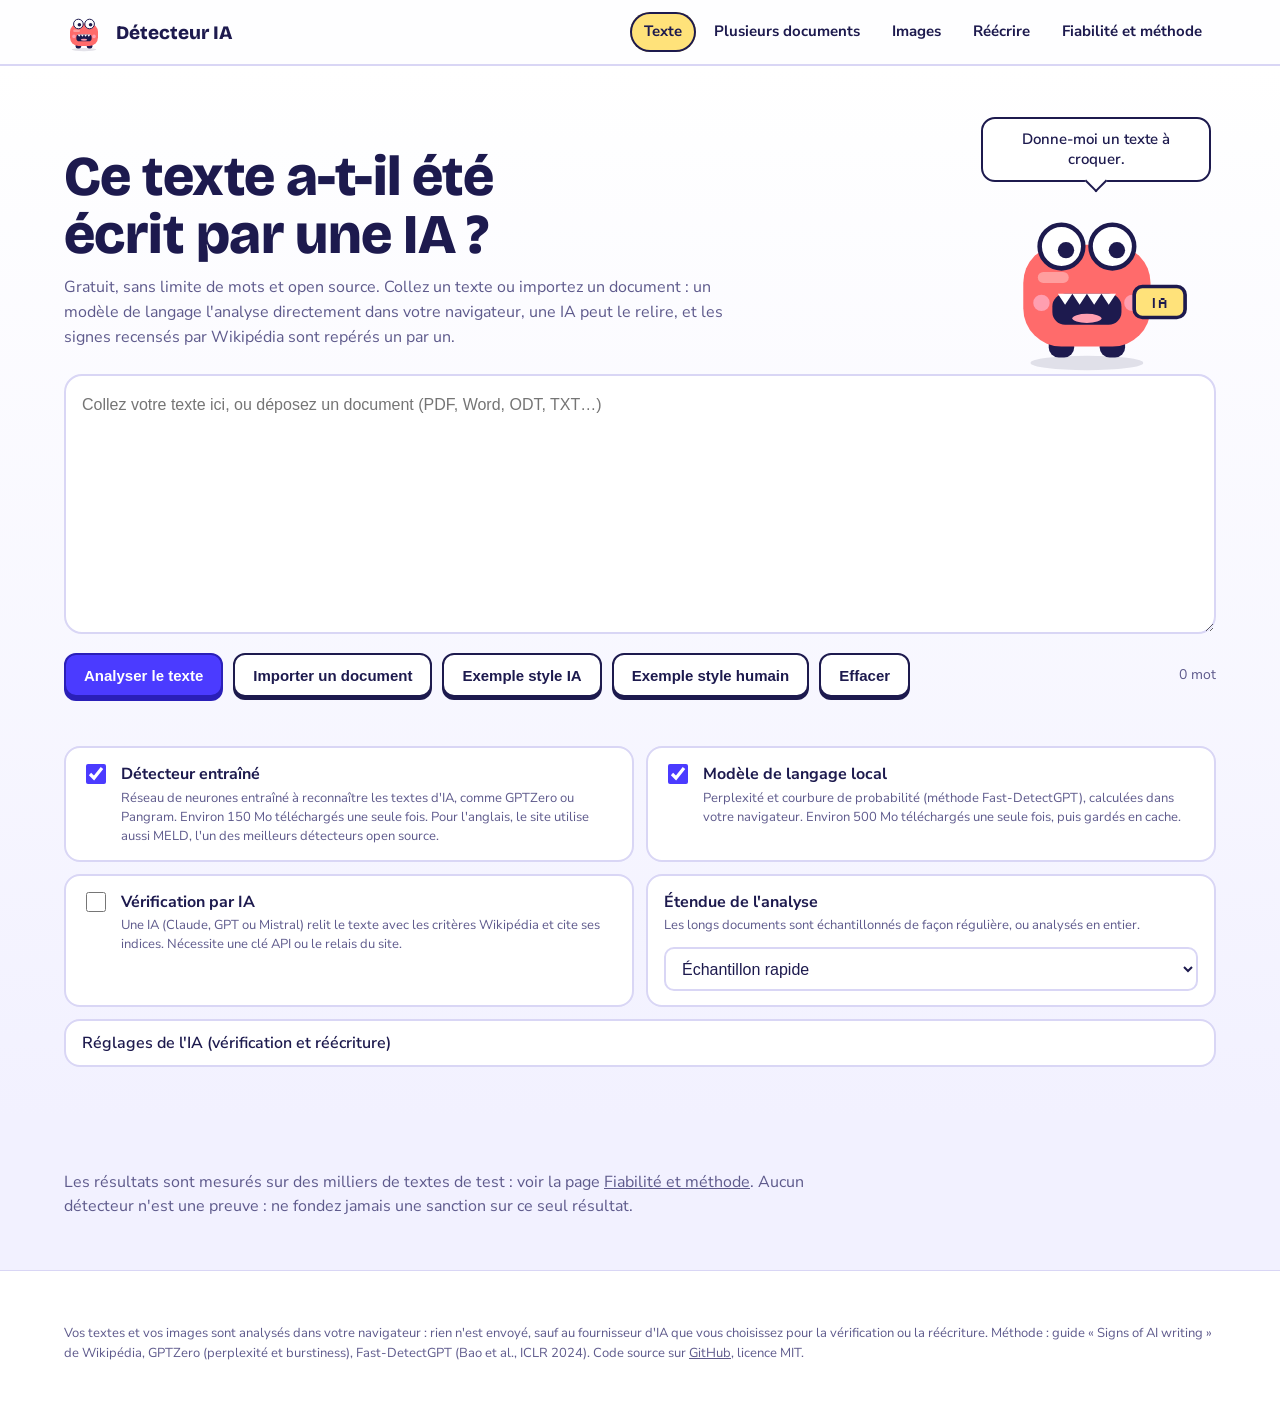
==== commit 3bd9d9ec: "Site en 5 pages (Texte, Plusieurs documents, Images, Réécrire, Fiabilité) ; analyse de plusieurs doc" ====
--- a/index.html
+++ b/index.html
@@ -4,7 +4,7 @@
 <meta charset="utf-8">
 <meta name="viewport" content="width=device-width, initial-scale=1">
 <title>Détecteur de texte IA</title>
-<meta name="description" content="Détecteur de texte généré par IA, gratuit, sans limite de mots et open source. Analyse par modèle de langage dans le navigateur, vérification par IA et signes du guide Wikipédia.">
+<meta name="description" content="Détecteur de texte généré par IA, gratuit, sans limite de mots et open source. Détecteur entraîné, modèle de langage dans le navigateur, vérification par IA et signes du guide Wikipédia.">
 <link rel="icon" href="data:image/svg+xml,%3Csvg xmlns='http://www.w3.org/2000/svg' viewBox='0 0 32 32'%3E%3Crect width='32' height='32' rx='7' fill='%23111214'/%3E%3Ccircle cx='14' cy='14' r='7' fill='none' stroke='%23b8f5d0' stroke-width='3'/%3E%3Cpath d='M19 19l6 6' stroke='%23b8f5d0' stroke-width='3' stroke-linecap='round'/%3E%3C/svg%3E">
 <link rel="preconnect" href="https://fonts.googleapis.com">
 <link rel="preconnect" href="https://fonts.gstatic.com" crossorigin>
@@ -12,7 +12,29 @@
 <link rel="stylesheet" href="css/style.css">
 </head>
 <body>
-<section class="band"><div class="wrap">
+<header class="top"><div class="wrap topIn">
+  <a class="logo" href="index.html"><svg class="mc logoMc" aria-hidden="true" viewBox="0 0 220 200">
+      <ellipse cx="100" cy="188" rx="62" ry="8" fill="#1D1A4E" opacity=".12"/>
+      <rect x="58" y="156" width="28" height="26" rx="11" fill="#1D1A4E"/>
+      <rect x="114" y="156" width="28" height="26" rx="11" fill="#1D1A4E"/>
+      <rect x="30" y="58" width="140" height="112" rx="42" fill="#FF6B6B"/>
+      <rect x="46" y="88" width="34" height="12" rx="6" fill="#fff" opacity=".35"/>
+      <circle cx="50" cy="122" r="9" fill="#FF9FB0"/><circle cx="150" cy="122" r="9" fill="#FF9FB0"/>
+      <circle cx="72" cy="60" r="24" fill="#fff" stroke="#1D1A4E" stroke-width="5"/>
+      <circle cx="128" cy="60" r="24" fill="#fff" stroke="#1D1A4E" stroke-width="5"/>
+      <g class="pupilles"><circle cx="77" cy="64" r="9" fill="#1D1A4E"/><circle cx="133" cy="64" r="9" fill="#1D1A4E"/></g>
+      <g class="bouche"><rect x="62" y="112" width="76" height="34" rx="14" fill="#1D1A4E"/>
+        <polygon points="68,112 76,124 84,112 92,124 100,112 108,124 116,112 124,124 132,112" fill="#fff"/>
+        <ellipse cx="100" cy="139" rx="16" ry="5" fill="#FF9FB0"/></g>
+      <path class="sourire" d="M70 118 Q100 150 130 118" stroke="#1D1A4E" stroke-width="7" fill="none" stroke-linecap="round"/>
+      <ellipse class="oh" cx="100" cy="130" rx="13" ry="16" fill="#1D1A4E"/>
+      <g class="miette"><rect x="152" y="104" width="56" height="34" rx="9" fill="#FFE27A" stroke="#1D1A4E" stroke-width="4"/>
+        <text x="180" y="128" text-anchor="middle" font-family="Silkscreen, monospace" font-size="17" fill="#1D1A4E">IA</text></g>
+    </svg><span>Détecteur IA</span></a>
+  <nav aria-label="Pages du site"><a href="index.html" aria-current="page">Texte</a><a href="lot.html">Plusieurs documents</a><a href="images.html">Images</a><a href="reecrire.html">Réécrire</a><a href="methode.html">Fiabilité et méthode</a></nav>
+</div></header>
+<main>
+<section class="band hero-band"><div class="wrap">
   <div class="hero">
   <div>
   <h1>Ce texte a-t-il été écrit par une IA&nbsp;?</h1>
@@ -123,6 +145,7 @@
           <button id="copy">Copier le rapport</button>
           <button id="dlTxt">Télécharger (.txt)</button>
           <button id="dlJson">Télécharger (.json)</button>
+          <button id="toRewrite">Réécrire ce texte</button>
         </div>
         <p class="small" id="copied" role="status"></p>
       </div>
@@ -130,62 +153,14 @@
   </div>
 </div></section>
 
-<section class="band rew" id="rew"><div class="wrap">
-  <h2>Réécrire le texte</h2>
-  <p class="lead">Une IA réécrit le texte ci-dessus dans le style choisi et retire les tics d'écriture recensés par Wikipédia. Elle utilise le fournisseur et la clé des réglages de l'IA.</p>
-  <div class="styles" id="rwStyles" role="radiogroup" aria-label="Style de réécriture"></div>
-  <div class="bar">
-    <label class="inl">Intensité <select id="rwInt"></select></label>
-    <button class="main" id="rwGo">Réécrire</button>
-    <button id="rwCancel" class="hidden">Annuler</button>
-    <span class="count" id="rwState" role="status"></span>
-  </div>
-  <div id="rwOut" class="hidden">
-    <div class="rwHead"><h3 id="rwTitle">Texte réécrit</h3><span class="small" id="rwSigns"></span></div>
-    <div class="annot rwText" id="rwText"></div>
-    <div class="bar">
-      <button id="rwCopy">Copier</button>
-      <button id="rwUse">Analyser ce texte</button>
-      <button id="rwReplace">Remplacer le texte d'origine</button>
-    </div>
-  </div>
-  <p class="small">Relisez toujours le résultat : une réécriture peut déplacer une nuance ou une information.</p>
+<section class="band suite"><div class="wrap">
+  <p>Les résultats sont mesurés sur des milliers de textes de test : voir la page <a href="methode.html">Fiabilité et méthode</a>. Aucun détecteur n'est une preuve : ne fondez jamais une sanction sur ce seul résultat.</p>
 </div></section>
-
-<section class="band perf" id="perf"><div class="wrap">
-  <h2>Fiabilité mesurée</h2>
-  <p class="lead" id="perfLead">Chaque méthode est testée sur des textes dont on connaît l'origine, jamais utilisés pour son réglage. On mesure la part de textes d'IA repérés quand on n'accepte qu'un texte humain accusé à tort sur 100, la mesure utilisée par RAID, Pangram et GPTZero.</p>
-  <div id="perfBody"></div>
-</div></section>
-
-<section class="band method"><div class="wrap">
-  <h2>Comment fonctionne l'analyse</h2>
-  <div class="grid3">
-    <div><h3>1. Détecteur entraîné</h3><p>C'est la méthode des grands services (GPTZero, Pangram). Un encodeur multilingue (mmBERT) a été entraîné sur des milliers de textes français écrits par des humains avant 2023 et sur leurs « miroirs » : le même sujet, le même genre et la même longueur, rédigés par plusieurs IA. On le réentraîne ensuite sur ses propres erreurs (recherche d'exemples difficiles). Pour l'anglais, le site interroge aussi MELD, premier détecteur open source du banc d'essai RAID.</p></div>
-    <div><h3>2. Modèle de langage</h3><p>Le texte est lu par Qwen2.5-0.5B, un petit modèle de langage multilingue qui tourne dans votre navigateur. Pour chaque mot, on calcule la probabilité que le modèle l'aurait choisi. Un texte d'IA choisit presque toujours les mots les plus attendus : sa perplexité est basse. La courbure de probabilité (Fast-DetectGPT, ICLR 2024) compare chaque choix aux alternatives possibles ; c'est la mesure la plus fiable des trois. La burstiness mesure la variation de cette perplexité entre les phrases.</p></div>
-    <div><h3>3. Vérification par IA</h3><p>Comme les grands détecteurs commerciaux, le site peut faire relire le texte par un grand modèle (Claude, GPT ou Mistral). Il reçoit les critères du guide Wikipédia, rend une probabilité et cite les passages qui l'ont convaincu. Les longs documents sont envoyés en plusieurs morceaux répartis dans le texte.</p></div>
-    <div><h3>4. Signes Wikipédia et style</h3><p>Le WikiProject AI Cleanup recense les tics des chatbots : vocabulaire gonflé, parallélisme négatif, triplets, remarques éditoriales, conclusions répétées, formules d'assistant, tirets et gras en excès. On mesure aussi la régularité des phrases et des paragraphes.</p></div>
-  </div>
-  <p class="weights" id="weightsNote">Score final : combinaison des méthodes actives, réglée par le banc d'essai (régression logistique). Le verdict « IA » n'est donné qu'au-delà du seuil qui limite les faux positifs à 1 % sur nos textes de test. Une formule d'assistant oubliée ou un artefact de chatbot porte le score à 85 % minimum.</p>
-
-  <details class="calib" id="calib">
-    <summary>Calibration (pour aller plus loin)</summary>
-    <p>Le seuil du modèle de langage est réglé par défaut d'après la littérature. Pour l'ajuster à vos textes, collez quelques textes dont vous connaissez l'origine, séparés par une ligne contenant seulement <code>---</code>. Trois textes de chaque type, de 150 mots ou plus, suffisent pour commencer. Le réglage est gardé sur cet appareil.</p>
-    <div class="calGrid">
-      <label>Textes écrits par des humains<textarea id="calHu"></textarea></label>
-      <label>Textes générés par une IA<textarea id="calAi"></textarea></label>
-    </div>
-    <div class="bar"><button class="main" id="calGo">Calibrer</button><button id="calReset">Revenir au réglage par défaut</button><span class="count" id="calState"></span></div>
-    <div id="calOut"></div>
-  </details>
-
-  <div class="caveat"><strong>À lire avant de conclure.</strong> Aucun détecteur n'est une preuve, y compris les services payants. Les meilleurs outils se trompent encore, surtout sur les textes courts, les textes d'IA retravaillés par un humain, et les textes humains très formels ou écrits par des non-natifs. Wikipédia le rappelle : aucun signe isolé ne suffit, c'est l'accumulation qui compte. Ne fondez jamais une sanction sur ce seul résultat.</div>
-</div></section>
-
+</main>
 <footer class="band"><div class="wrap">
-  Votre texte est analysé dans votre navigateur : il n'est envoyé nulle part, sauf au fournisseur d'IA que vous choisissez pour la vérification. Méthode : guide « Signs of AI writing » de Wikipédia, GPTZero (perplexité et burstiness), Fast-DetectGPT (Bao et al., ICLR 2024). Code source sur <a href="https://github.com/alexis-peche-project/detecteur-ia">GitHub</a>, licence MIT.
+  Vos textes et vos images sont analysés dans votre navigateur : rien n'est envoyé, sauf au fournisseur d'IA que vous choisissez pour la vérification ou la réécriture. Méthode : guide « Signs of AI writing » de Wikipédia, GPTZero (perplexité et burstiness), Fast-DetectGPT (Bao et al., ICLR 2024). Code source sur <a href="https://github.com/alexis-peche-project/detecteur-ia">GitHub</a>, licence MIT.
 </div></footer>
 
-<script type="module" src="js/app.js"></script>
+<script type="module" src="js/texte.js"></script>
 </body>
 </html>
--- a/css/style.css
+++ b/css/style.css
@@ -126,9 +126,9 @@
 /* ---------- Thème clair « borne d'arcade » et mascotte Mâchou ---------- */
 body{font-family:"Nunito Sans",system-ui,sans-serif}
 h1,h2,h3,.verdict,.card .top b,.card .top span{font-family:"Bricolage Grotesque",system-ui,sans-serif}
-h1{font-weight:800;font-size:clamp(34px,5.4vw,56px);letter-spacing:-.01em;max-width:16ch}
+h1{font-weight:800;font-size:clamp(34px,5.4vw,56px);letter-spacing:-.01em;max-width:20ch}
 h2{font-weight:800}
-.band:first-of-type{background:linear-gradient(180deg,#FFFFFF 0%,var(--bg) 100%)}
+.hero-band{background:linear-gradient(180deg,#FFFFFF 0%,var(--bg) 100%)}
 textarea{background:#fff;border:2px solid var(--line);border-radius:18px}
 textarea:focus,button:focus-visible,.btn:focus-within,select:focus,input:focus-visible{outline:3px solid var(--indigo);outline-offset:2px}
 button,.btn{border:2px solid var(--ink);border-radius:12px;background:#fff;box-shadow:0 3px 0 var(--ink);transition:transform .08s,box-shadow .08s}
@@ -185,3 +185,42 @@
 @media(max-width:700px){.hero{grid-template-columns:minmax(0,1fr)}.mascotte:not(.mini){flex-direction:row-reverse;justify-content:flex-end;gap:12px;order:-1}.mascotte:not(.mini) .mc{width:110px}.bulle{margin:0}.bulle::after{left:-9px;bottom:auto;top:50%;transform:translateY(-50%) rotate(135deg)}}
 @media(prefers-reduced-motion:reduce){[data-mood=chomp] .mc .bouche,[data-mood=chomp] .mc .miette{animation:none}}
 .big small{font-size:.45em;margin-left:.12em;vertical-align:.55em}
+
+/* ---------- En-tête et navigation entre les pages ---------- */
+.top{position:sticky;top:0;z-index:20;background:rgba(255,255,255,.92);backdrop-filter:blur(8px);border-bottom:2px solid var(--line);padding:0 max(5vw,16px)}
+.topIn{display:flex;align-items:center;gap:18px;min-height:64px}
+.logo{display:flex;align-items:center;gap:8px;text-decoration:none;font:800 19px "Bricolage Grotesque",sans-serif;white-space:nowrap}
+.logoMc{width:44px;height:auto}
+.logoMc .miette,.logoMc .sourire,.logoMc .oh{display:none}
+.top nav{display:flex;gap:4px;margin-left:auto;overflow-x:auto;scrollbar-width:none}
+.top nav a{flex:none;padding:8px 14px;border-radius:999px;text-decoration:none;font-weight:700;font-size:15px;white-space:nowrap;color:var(--ink)}
+.top nav a:hover{background:var(--bg)}
+.top nav a[aria-current=page]{background:var(--mint);box-shadow:inset 0 0 0 2px var(--ink)}
+@media(max-width:820px){.topIn{flex-wrap:wrap;gap:4px;padding:8px 0}.top nav{margin-left:0;width:100%}.logo span{font-size:17px}}
+
+/* ---------- Pages Plusieurs documents et Images ---------- */
+.dropZone{display:flex;flex-direction:column;align-items:center;justify-content:center;gap:10px;min-height:190px;border:2.5px dashed var(--line);border-radius:20px;background:#fff;text-align:center;padding:20px}
+.dropZone.over{border-color:var(--indigo)}
+.dropZone p{margin:0}
+.opts.one{grid-template-columns:minmax(0,1fr)}
+.count.left{margin-left:0}
+h2.sous,h3.sous{margin-top:28px}
+.lotBilan{margin:14px 0 0;font-weight:600;color:var(--ink)}
+.lotTable{background:#fff;border:2px solid var(--line);border-radius:14px;overflow:hidden}
+.lotTable td.nom{max-width:340px;overflow-wrap:anywhere;font-weight:600}
+.pastille{display:inline-block;min-width:64px;text-align:center;padding:3px 10px;border-radius:999px;font:700 15px "Silkscreen",monospace;border:2px solid var(--ink)}
+.pastille.ia{background:var(--rose)}.pastille.doute{background:var(--mint)}.pastille.humain{background:#C9F2DC}
+button.petit{min-height:36px;padding:0 12px;font-size:14px;box-shadow:0 2px 0 var(--ink)}
+.imgList{display:grid;gap:16px;margin-top:16px}
+.imgCard{display:grid;grid-template-columns:220px minmax(0,1fr);gap:20px;background:#fff;border:2px solid var(--ink);border-radius:18px;padding:16px;box-shadow:0 4px 0 var(--ink)}
+.imgCard img{width:100%;max-height:260px;object-fit:contain;border-radius:10px;background:var(--bg)}
+.imgCard h3{overflow-wrap:anywhere}
+.imgVerdict{display:flex;flex-direction:column;gap:2px;padding:12px 14px;border-radius:12px;border:2px solid var(--ink);margin:8px 0}
+.imgVerdict b{font:800 19px "Bricolage Grotesque",sans-serif}
+.imgVerdict.ia{background:var(--rose)}.imgVerdict.doute{background:var(--mint)}.imgVerdict.humain{background:#C9F2DC}.imgVerdict.neutre{background:var(--bg)}
+.constats{list-style:none;margin:10px 0 0;padding:0}
+.constats li{display:flex;flex-direction:column;padding:8px 0 8px 12px;border-left:4px solid var(--line);margin-bottom:6px}
+.constats li.ia{border-left-color:var(--coral)}.constats li.photo{border-left-color:var(--leaf)}
+.constats span{color:var(--mute);font-size:14px}
+.suite p{max-width:80ch;color:var(--mute);margin:0}
+@media(max-width:700px){.imgCard{grid-template-columns:minmax(0,1fr)}}
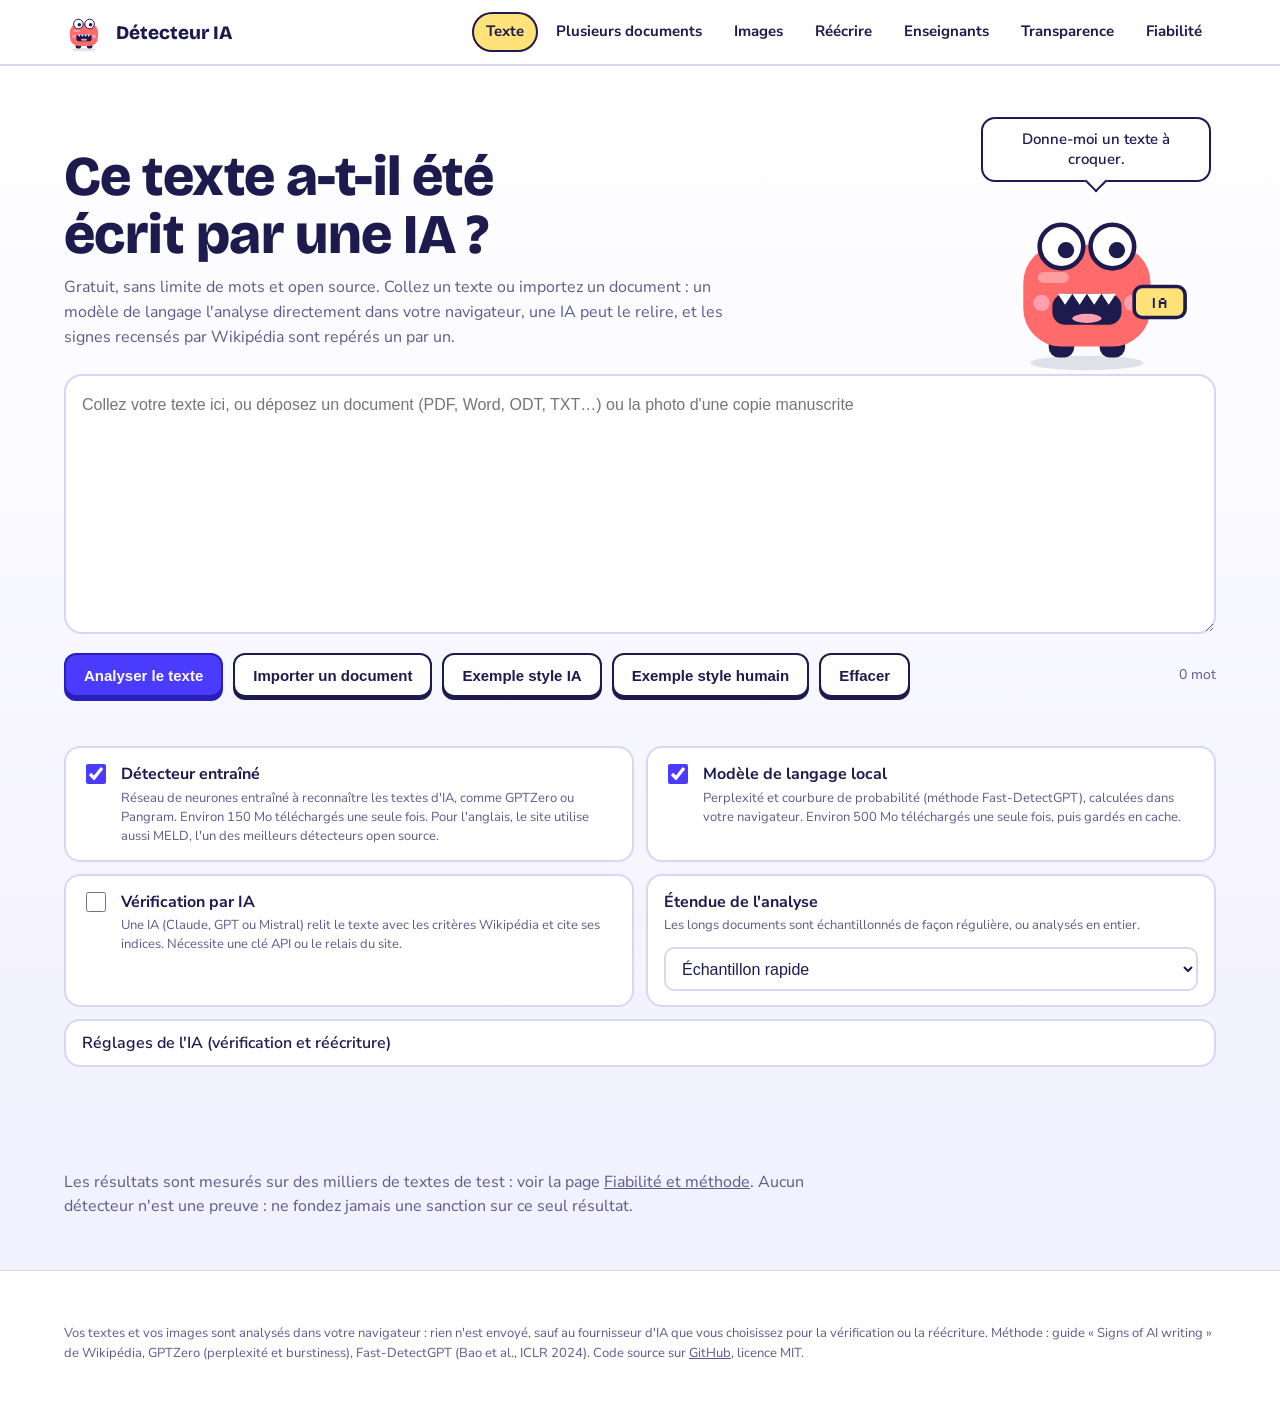
==== commit 76cc56d1: "Espace enseignants (copies fantômes, résistance de la consigne, comparaison des copies, calibrage pa" ====
--- a/index.html
+++ b/index.html
@@ -31,7 +31,7 @@
       <g class="miette"><rect x="152" y="104" width="56" height="34" rx="9" fill="#FFE27A" stroke="#1D1A4E" stroke-width="4"/>
         <text x="180" y="128" text-anchor="middle" font-family="Silkscreen, monospace" font-size="17" fill="#1D1A4E">IA</text></g>
     </svg><span>Détecteur IA</span></a>
-  <nav aria-label="Pages du site"><a href="index.html" aria-current="page">Texte</a><a href="lot.html">Plusieurs documents</a><a href="images.html">Images</a><a href="reecrire.html">Réécrire</a><a href="methode.html">Fiabilité et méthode</a></nav>
+  <nav aria-label="Pages du site"><a href="index.html" aria-current="page">Texte</a><a href="lot.html">Plusieurs documents</a><a href="images.html">Images</a><a href="reecrire.html">Réécrire</a><a href="enseignants.html">Enseignants</a><a href="transparence.html">Transparence</a><a href="methode.html">Fiabilité</a></nav>
 </div></header>
 <main>
 <section class="band hero-band"><div class="wrap">
@@ -66,7 +66,7 @@
 
   <div class="drop" id="drop">
     <label for="txt" class="sr">Texte à analyser</label>
-    <textarea id="txt" placeholder="Collez votre texte ici, ou déposez un document (PDF, Word, ODT, TXT…)"></textarea>
+    <textarea id="txt" placeholder="Collez votre texte ici, ou déposez un document (PDF, Word, ODT, TXT…) ou la photo d'une copie manuscrite"></textarea>
     <div class="dropHint" aria-hidden="true">Déposez le document ici</div>
   </div>
   <div class="bar">
@@ -150,6 +150,12 @@
         <p class="small" id="copied" role="status"></p>
       </div>
     </div>
+    <div class="perroquet">
+      <h2>Le test du perroquet</h2>
+      <p class="small">Le site coupe quelques passages en deux et demande à une IA d'écrire la suite. Si elle retombe sur les mêmes formulations que le texte, c'est que celui-ci suit le chemin le plus prévisible pour une IA. Utilise la clé des réglages de l'IA (3 appels).</p>
+      <div class="bar"><button id="perroquetGo">Lancer le test du perroquet</button></div>
+      <div id="perroquetOut"></div>
+    </div>
   </div>
 </div></section>
 
--- a/css/style.css
+++ b/css/style.css
@@ -224,3 +224,50 @@
 .constats span{color:var(--mute);font-size:14px}
 .suite p{max-width:80ch;color:var(--mute);margin:0}
 @media(max-width:700px){.imgCard{grid-template-columns:minmax(0,1fr)}}
+
+/* ---------- Enseignants, Transparence, perroquet ---------- */
+.ens{border-top:2px solid var(--line)}
+.champ{display:flex;flex-direction:column;gap:6px;font-weight:700;font-size:14px;margin-top:12px}
+textarea.court{min-height:120px}
+.fantomes{display:grid;gap:10px;margin-top:16px}
+.fantome{background:#fff;border:2px solid var(--line);border-radius:14px;padding:0 16px}
+.fantome summary{cursor:pointer;min-height:48px;display:flex;align-items:center;justify-content:space-between;gap:10px}
+.fantome .annot{margin-bottom:14px;max-height:360px}
+.resOut{margin-top:20px}
+.resist{display:grid;grid-template-columns:auto minmax(0,1fr);gap:20px;align-items:center;padding:18px;border:2px solid var(--ink);border-radius:18px;box-shadow:0 4px 0 var(--ink)}
+.resist.ia{background:var(--rose)}.resist.doute{background:var(--mint)}.resist.humain{background:#C9F2DC}
+.resistScore{display:flex;flex-direction:column;align-items:flex-start}
+.resistScore span{font:700 56px/1 "Silkscreen",monospace}
+.resistScore small{font-size:.4em}
+.resistScore b{font-size:14px;max-width:16ch}
+.resist p{margin:0}
+.variante{background:#fff;border:2px solid var(--line);border-radius:14px;padding:12px 16px;margin-top:10px}
+.variante p{margin:0 0 6px}
+.duo{display:grid;grid-template-columns:repeat(2,minmax(0,1fr));gap:16px;margin-top:10px}
+.duo .annot{max-height:480px;margin-top:6px}
+mark.commun{background:var(--mint);border:0;color:inherit;border-radius:3px}
+.perroquet{margin-top:32px;padding-top:24px;border-top:2px solid var(--line)}
+.perroquet .debut{font-style:italic}
+.co.reprise{background:var(--rose)}.co.retravail{background:var(--mintSoft);box-shadow:inset 0 -2px 0 var(--mint)}.co.perso{background:#E3F8EC}
+.lg.co{width:14px;height:14px}
+.pile{display:flex;height:22px;border:2px solid var(--ink);border-radius:999px;overflow:hidden;margin:14px 0 8px;background:#fff}
+.pile i{display:block;height:100%}
+.pile .reprise{background:var(--rose)}.pile .retravail{background:var(--mint)}.pile .perso{background:#C9F2DC}
+.etapes{display:grid;grid-template-columns:repeat(3,minmax(0,1fr));gap:12px;margin-bottom:12px}
+.etapes label{display:flex;flex-direction:column;gap:4px;font-weight:700;font-size:14px}
+.calGrid input{min-height:44px}
+.chkLigne{margin-top:12px}
+.chkLigne input{width:20px;height:20px;accent-color:var(--indigo)}
+.etiquette{max-width:560px;margin-top:20px;background:#fff;border:3px solid var(--ink);border-radius:6px;padding:16px 20px}
+.etHead{display:flex;flex-direction:column;border-bottom:6px solid var(--ink);padding-bottom:8px;margin-bottom:6px}
+.etHead b{font:800 30px/1.1 "Bricolage Grotesque",sans-serif}
+.etHead span{color:var(--mute);font-size:14px}
+.etLigne{display:flex;justify-content:space-between;gap:12px;padding:7px 0;border-bottom:1px solid var(--line);font-size:15px}
+.etLigne b{text-align:right}
+.etLigne .v0{color:var(--leaf)}.etLigne .v1{color:#946F00}.etLigne .v2{color:var(--warn)}
+.etCarte{padding:10px 0;border-bottom:1px solid var(--line);font-size:14px}
+.etCarte small{color:var(--mute)}
+.etPied{display:flex;justify-content:space-between;gap:12px;border-top:3px solid var(--ink);margin-top:6px;padding-top:8px;font-size:14px;font-weight:600}
+#trCode{width:220px;font-family:ui-monospace,monospace}
+@media(max-width:900px){.etapes{grid-template-columns:repeat(2,minmax(0,1fr))}.duo{grid-template-columns:minmax(0,1fr)}}
+@media(max-width:600px){.etapes{grid-template-columns:minmax(0,1fr)}.resist{grid-template-columns:minmax(0,1fr)}}
